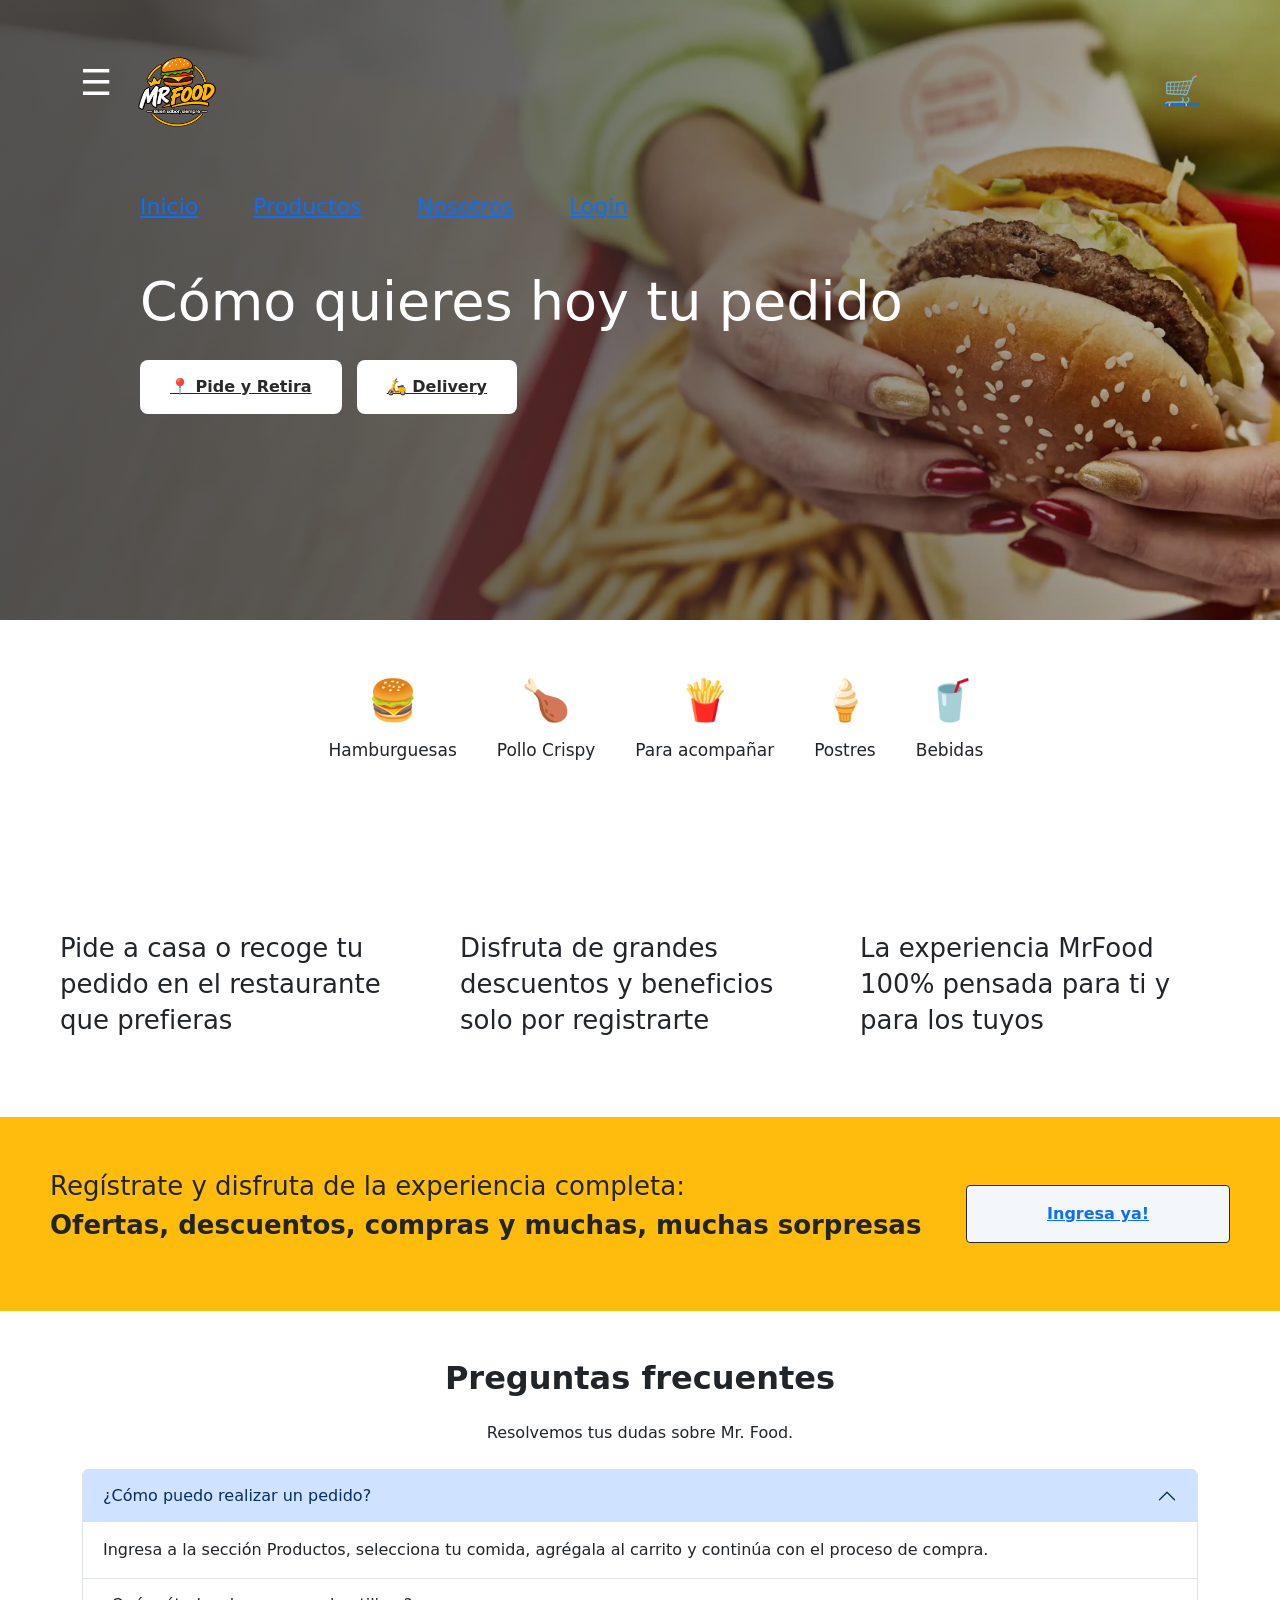
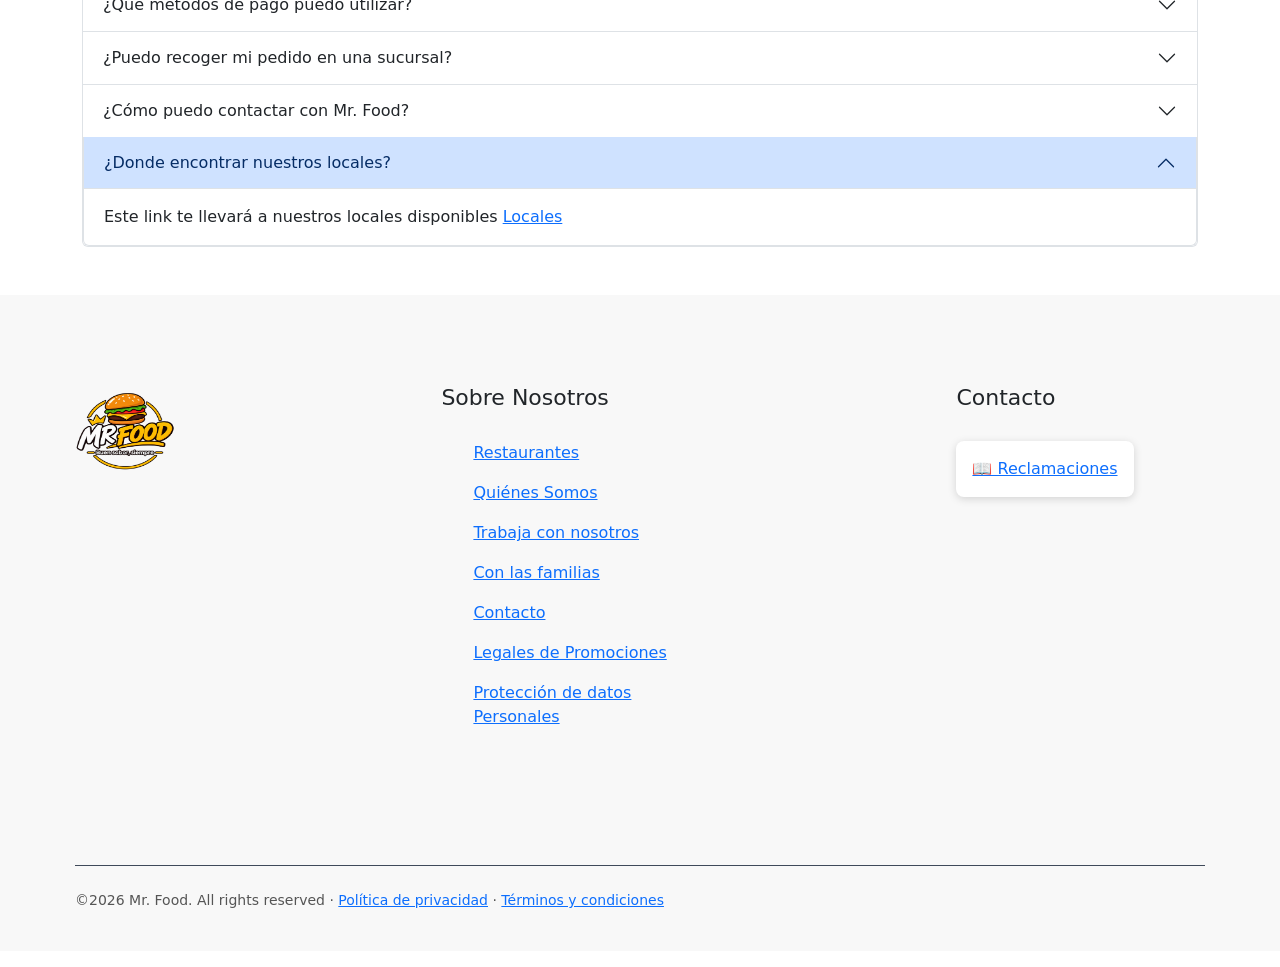
==== html/index.html @ 7eeb10c5 "añadiendo todo" ====
<!DOCTYPE html>
<html lang="es">
  <head>
    <meta charset="UTF-8" />
    <meta name="viewport" content="width=device-width, initial-scale=1" />
    <title>Tu hamburguesería favorita</title>
    <link rel="stylesheet" href="../css/style.css" />
    <link
      rel="stylesheet"
      href="https://code.jquery.com/ui/1.14.2/themes/base/jquery-ui.css"
    />
    <link rel="stylesheet" href="/resources/demos/style.css" />
    <script src="https://code.jquery.com/jquery-3.7.1.js"></script>
    <script src="https://code.jquery.com/ui/1.14.2/jquery-ui.js"></script>
    <link
  href="https://cdn.jsdelivr.net/npm/bootstrap@5.3.3/dist/css/bootstrap.min.css"
  rel="stylesheet"
>
  </head>
  <body>
    <!-- ========== 1. ENCABEZADO ========== -->
    <header>
      <div class="fila-superior">
        <div>
          <span class="menu">☰</span>
          <img src="../imgs/logo.png" class="logo" alt="Logo" />
        </div>
        <div class="acciones">
          <a href="carrito.html" class="icono-carrito" aria-label="Ver carrito"
            >🛒</a
          >
        </div>
      </div>

      <nav>
        <a href="index.html">Inicio</a>
        <a href="productos.html">Productos</a>
        <a href="nosotros.html">Nosotros</a>
        <a href="login.html">Login</a>
      </nav>
    </header>

    <!-- ========== 2. HERO (foto grande con título y botones) ========== -->
    <section class="hero">
      <h1>Cómo quieres hoy tu pedido</h1>
      <a href="#" class="boton-blanco">📍 Pide y Retira</a>
      <a href="#" class="boton-blanco">🛵 Delivery</a>
    </section>

    <!-- ========== 3. CATEGORÍAS ========== -->
    <section class="categorias">
      <ul>
        <li><span>🍔</span> Hamburguesas</li>
        <li><span>🍗</span> Pollo Crispy</li>
        <li><span>🍟</span> Para acompañar</li>
        <li><span>🍦</span> Postres</li>
        <li><span>🥤</span> Bebidas</li>
      </ul>
    </section>

    <!-- ========== 4. TRES COLUMNAS ========== -->
    <section class="beneficios">
      <div class="beneficio">
        <img
          src="https://thumbs.dreamstime.com/b/mujer-pidiendo-comida-en-l%C3%ADnea-desde-la-chica-del-sof%C3%A1-de-casa-haciendo-un-pedido-pizza-aplicaci%C3%B3n-pide-ni%C3%B1a-dibujos-animados-182670816.jpg"
          alt=""
        />
        <h2>Pide a casa o recoge tu pedido en el restaurante que prefieras</h2>
      </div>

      <div class="beneficio">
        <img
          src="https://encrypted-tbn0.gstatic.com/images?q=tbn:ANd9GcSg5Jj6u6ICaVIvxJs8hcydPJvAf4wuqHRrbfC8lJ3ErQ&s=10"
          alt=""
        />
        <h2>
          Disfruta de grandes descuentos y beneficios solo por registrarte
        </h2>
      </div>

      <div class="beneficio">
        <img
          src="https://thumbs.dreamstime.com/b/familia-feliz-comiendo-pizza-y-hamburguesa-juntos-estilo-de-ilustraci%C3%B3n-376254805.jpg"
          alt=""
        />
        <h2>La experiencia MrFood 100% pensada para ti y para los tuyos</h2>
      </div>
    </section>

    <!-- ========== 5. FRANJA AMARILLA ========== -->
    <section class="registro">
      <p>
        Regístrate y disfruta de la experiencia completa:<br />
        <strong>Ofertas, descuentos, compras y muchas, muchas sorpresas</strong>
      </p>
      <a href="#" class="boton-ingresa">Ingresa ya!</a>
    </section>
    <!-- ========== 6. FOOTER ========== -->
    
<!-- PREGUNTAS FRECUENTES -->
<section id="preguntas-frecuentes" class="container py-5">
  <h2 class="text-center fw-bold mb-4">
    Preguntas frecuentes
  </h2>

  <p class="text-center mb-4">
    Resolvemos tus dudas sobre Mr. Food.
  </p>

  <div class="accordion" id="acordeonPreguntas">

    <div class="accordion-item">
      <h3 class="accordion-header">
        <button class="accordion-button" type="button"
          data-bs-toggle="collapse"
          data-bs-target="#pregunta1"
          aria-expanded="true">
          ¿Cómo puedo realizar un pedido?
        </button>
      </h3>
      <div id="pregunta1"
        class="accordion-collapse collapse show"
        data-bs-parent="#acordeonPreguntas">
        <div class="accordion-body">
          Ingresa a la sección Productos, selecciona tu comida,
          agrégala al carrito y continúa con el proceso de compra.
        </div>
      </div>
    </div>

    <div class="accordion-item">
      <h3 class="accordion-header">
        <button class="accordion-button collapsed" type="button"
          data-bs-toggle="collapse"
          data-bs-target="#pregunta2"
          aria-expanded="false">
          ¿Qué métodos de pago puedo utilizar?
        </button>
      </h3>
      <div id="pregunta2"
        class="accordion-collapse collapse"
        data-bs-parent="#acordeonPreguntas">
        <div class="accordion-body">
          Puedes consultar los métodos de pago disponibles
          durante el proceso de compra.
        </div>
      </div>
    </div>

    <div class="accordion-item">
      <h3 class="accordion-header">
        <button class="accordion-button collapsed" type="button"
          data-bs-toggle="collapse"
          data-bs-target="#pregunta3"
          aria-expanded="false">
          ¿Puedo recoger mi pedido en una sucursal?
        </button>
      </h3>
      <div id="pregunta3"
        class="accordion-collapse collapse"
        data-bs-parent="#acordeonPreguntas">
        <div class="accordion-body">
          Puedes consultar las sucursales disponibles y verificar
          las opciones de recojo que ofrece el local.
        </div>
      </div>
    </div>

    <div class="accordion-item">
      <h3 class="accordion-header">
        <button class="accordion-button collapsed" type="button"
          data-bs-toggle="collapse"
          data-bs-target="#pregunta4"
          aria-expanded="false">
          ¿Cómo puedo contactar con Mr. Food?
        </button>
      </h3>
      <div id="pregunta4"
        class="accordion-collapse collapse"
        data-bs-parent="#acordeonPreguntas">
        <div class="accordion-body">
          Puedes consultar la información de contacto disponible
          en la página de inicio.
        </div>
      </div>

    <div class="accordion-item">
      <h3 class="accordion-header">
        <button class="accordion-button" type="button"
          data-bs-toggle="collapse"
          data-bs-target="#pregunta5"
          aria-expanded="true">
          ¿Donde encontrar nuestros locales?
        </button>
      </h3>
      <div id="pregunta5"
        class="accordion-collapse collapse show"
        data-bs-parent="#acordeonPreguntas">
        <div class="accordion-body">
        Este link te llevará a nuestros locales disponibles
        <a href="http://127.0.0.1:5500/proyectopgweb%20(1)/Diego%20Coronel%20Soto%20y%20Frank%20de%20la%20Cruz/tienda2_corregida/tienda/html/nosotros.html">Locales</a>
        </div>
      </div>
    </div>
    </div>

  </div>
</section>
    <footer>
      <div class="footer-columnas">
        <img src="../imgs/logo.png" class="logo-footer" alt="Logo" />

        <div class="columna">
          <h3>Sobre Nosotros</h3>
          <ul>
            <li><a href="#">Restaurantes</a></li>
            <li><a href="#">Quiénes Somos</a></li>
            <li><a href="#">Trabaja con nosotros</a></li>
            <li><a href="#">Con las familias</a></li>
            <li><a href="#">Contacto</a></li>
            <li><a href="#">Legales de Promociones</a></li>
            <li><a href="#">Protección de datos Personales</a></li>
          </ul>
        </div>

        <div class="columna">
          <h3>Contacto</h3>
          <a href="#" class="reclamaciones">📖 Reclamaciones</a>
        </div>
      </div>

      <p class="legal">
        ©2026 Mr. Food. All rights reserved ·
        <a href="#">Política de privacidad</a> ·
        <a href="#">Términos y condiciones</a>
      </p>
    </footer>
    <script type="module" src="../js/createDB.js"></script>
    <script src="https://code.jquery.com/jquery-3.7.1.min.js"></script>
    <script src="https://cdn.jsdelivr.net/npm/bootstrap@5.3.3/dist/js/bootstrap.bundle.min.js"></script>
  </body>
</html>
---- css/style.css ----
/* ==========================================================
0. ESTILOS GENERALES
   ========================================================== */

/* Quita los márgenes que el navegador pone por defecto y hace que
   el padding no agrande las cajas. Así los tamaños son más fáciles
   de calcular. Se escribe siempre al inicio. */
* {
  margin: 0;
  padding: 0;
  box-sizing: border-box;
}

body {
  font-family: Arial, sans-serif;
  color: #292929;
}

/* Los enlaces salen azules y subrayados por defecto.
   Aquí les decimos que usen el color de su contenedor y sin subrayado. */
a {
  color: inherit;
  text-decoration: none;
}

/* Las listas salen con puntos: los quitamos. */
ul {
  list-style: none;
}


/* Ícono del carrito + botón Entrar, uno al lado del otro */
.acciones {
  display: flex;
  align-items: center;
  gap: 25px;
}

.icono-carrito {
  font-size: 30px;
}


/* ==========================================================
1. ENCABEZADO
   ========================================================== */

/* "absolute" saca el header del flujo normal, así queda ENCIMA
   de la foto en lugar de empujarla hacia abajo. */
header {
  position: absolute;
  top: 0;
  left: 0;
  width: 100%;
  padding: 50px 80px;
  color: white;
}

/* flex + space-between: un elemento a la izquierda y otro a la derecha */
.fila-superior {
  display: flex;
  justify-content: space-between;
  align-items: center;
}

.menu {
  font-size: 36px;
  margin-right: 20px;
}

.logo {
  height: 80px;
  vertical-align: middle;
}

.boton-entrar {
  background: #FFBC0D;
  color: #292929;
  padding: 14px 70px;
  border-radius: 3px;
}

nav {
  margin-top: 60px;
  margin-left: 60px;
}

nav a {
  font-size: 22px;
  margin-right: 50px;
}


/* ==========================================================
2. HERO
   ========================================================== */

/* background-image acepta DOS fondos separados por coma:
1) un degradado negro (fuerte a la izquierda, casi transparente
      a la derecha) para que el texto blanco se lea
2) la foto
   El primero queda encima del segundo. */
.hero {
  height: 620px;
  padding: 270px 140px 0 140px;
  background-image:
    linear-gradient(to right, rgba(83, 83, 83, 0.75), rgba(0, 0, 0, 0.1)),
    url("../imgs/fondo.webp");
  background-size: cover;      /* la foto cubre todo sin deformarse */
  background-position: center;
  color: white;
}

.hero h1 {
  font-size: 54px;
  margin-bottom: 25px;
}

/* inline-block: se ponen uno al lado del otro y aceptan padding */
.boton-blanco {
  display: inline-block;
  background: white;
  color: #292929;
  font-weight: bold;
  padding: 15px 30px;
  border-radius: 8px;
  margin-right: 10px;
}


/* ==========================================================
   3. CATEGORÍAS
   ========================================================== */

.categorias {
  padding: 50px 40px;
}

/* flex-wrap: si no caben en una fila, pasan a la siguiente */
.categorias ul {
  display: flex;
  flex-wrap: wrap;
  justify-content: center;
  gap: 40px;
}

.categorias li {
  text-align: center;
  font-size: 17px;
}

/* El emoji ocupa su propia línea (block) y es más grande */
.categorias span {
  display: block;
  font-size: 40px;
  margin-bottom: 8px;
}


/* ==========================================================
   4. TRES COLUMNAS
   ========================================================== */

/* flex reparte las tres cajas en fila.
   Cada una mide 30% del ancho: 3 x 30% = 90%, el resto es espacio. */
.beneficios {
  display: flex;
  justify-content: space-around;
  padding: 70px 40px;
}

.beneficio {
  width: 30%;
}

/* width: 100% hace que la imagen se adapte al ancho de su columna */
.beneficio img {
  width: 100%;
  margin-bottom: 30px;
}

.beneficio h2 {
  font-size: 26px;
  line-height: 1.4;
}


/* ==========================================================
   5. FRANJA AMARILLA
   ========================================================== */

.registro {
  display: flex;
  justify-content: space-between;
  align-items: center;      /* centra verticalmente texto y botón */
  background: #FFBC0D;
  padding: 50px 50px;
  font-size: 26px;
  line-height: 1.5;
}

.boton-ingresa {
  background: #F3F6FA;
  border: 1px solid #292929;
  border-radius: 4px;
  padding: 16px 80px;
  font-size: 16px;
  font-weight: bold;
}


/* ==========================================================
   6. FOOTER
========================================================== */

footer {
  background: #F8F8F8;
  padding: 90px 75px 0 75px;
}

/* Cuatro bloques en fila: logo + 3 columnas */
.footer-columnas {
  display: flex;
  justify-content: space-between;
}

.logo-footer {
  height: 88px;
  width: 100px;
}

.columna {
  width: 22%;
}

.columna h3 {
  font-size: 22px;
  margin-bottom: 30px;
}

.columna li {
  margin-bottom: 16px;
}

.columna p {
  margin-top: 30px;
  margin-bottom: 10px;
  line-height: 1.3;
}

.reclamaciones {
  display: inline-block;
  background: white;
  padding: 16px;
  border-radius: 8px;
  box-shadow: 0 2px 8px rgba(0, 0, 0, 0.15);
}

.boton-negro {
  display: inline-block;
  background: black;
  color: white;
  padding: 8px 14px;
  border-radius: 5px;
  font-size: 14px;
  margin-right: 6px;
}

/* La línea de arriba separa el copyright del resto */
.legal {
  margin-top: 120px;
  padding: 24px 0 40px 0;
  border-top: 1px solid #3F4A5A;
  font-size: 14px;
  color: #555;
}


/* ==========================================================
   7. CELULAR (opcional: puedes borrar esto y la página
      seguirá funcionando en computadora)
   ========================================================== */

/* Estas reglas SOLO se aplican si la pantalla mide 800px o menos.
   Lo principal es cambiar las filas (flex) por columnas. */
@media (max-width: 800px) {

  header {
    padding: 20px;
  }

  .boton-entrar {
    padding: 12px 30px;
  }

  nav {
    margin-left: 0;
    margin-top: 25px;
  }

  nav a {
    font-size: 16px;
    margin-right: 20px;
  }

  .hero {
    padding: 160px 20px 0 20px;
  }

  .hero h1 {
    font-size: 34px;
  }

  .beneficios,
  .registro,
  .footer-columnas {
    flex-direction: column;   /* de fila a columna */
    gap: 40px;
  }

  .beneficio,
  .columna {
    width: 100%;
  }

  .registro,
  footer {
    padding-left: 20px;
    padding-right: 20px;
  }
}
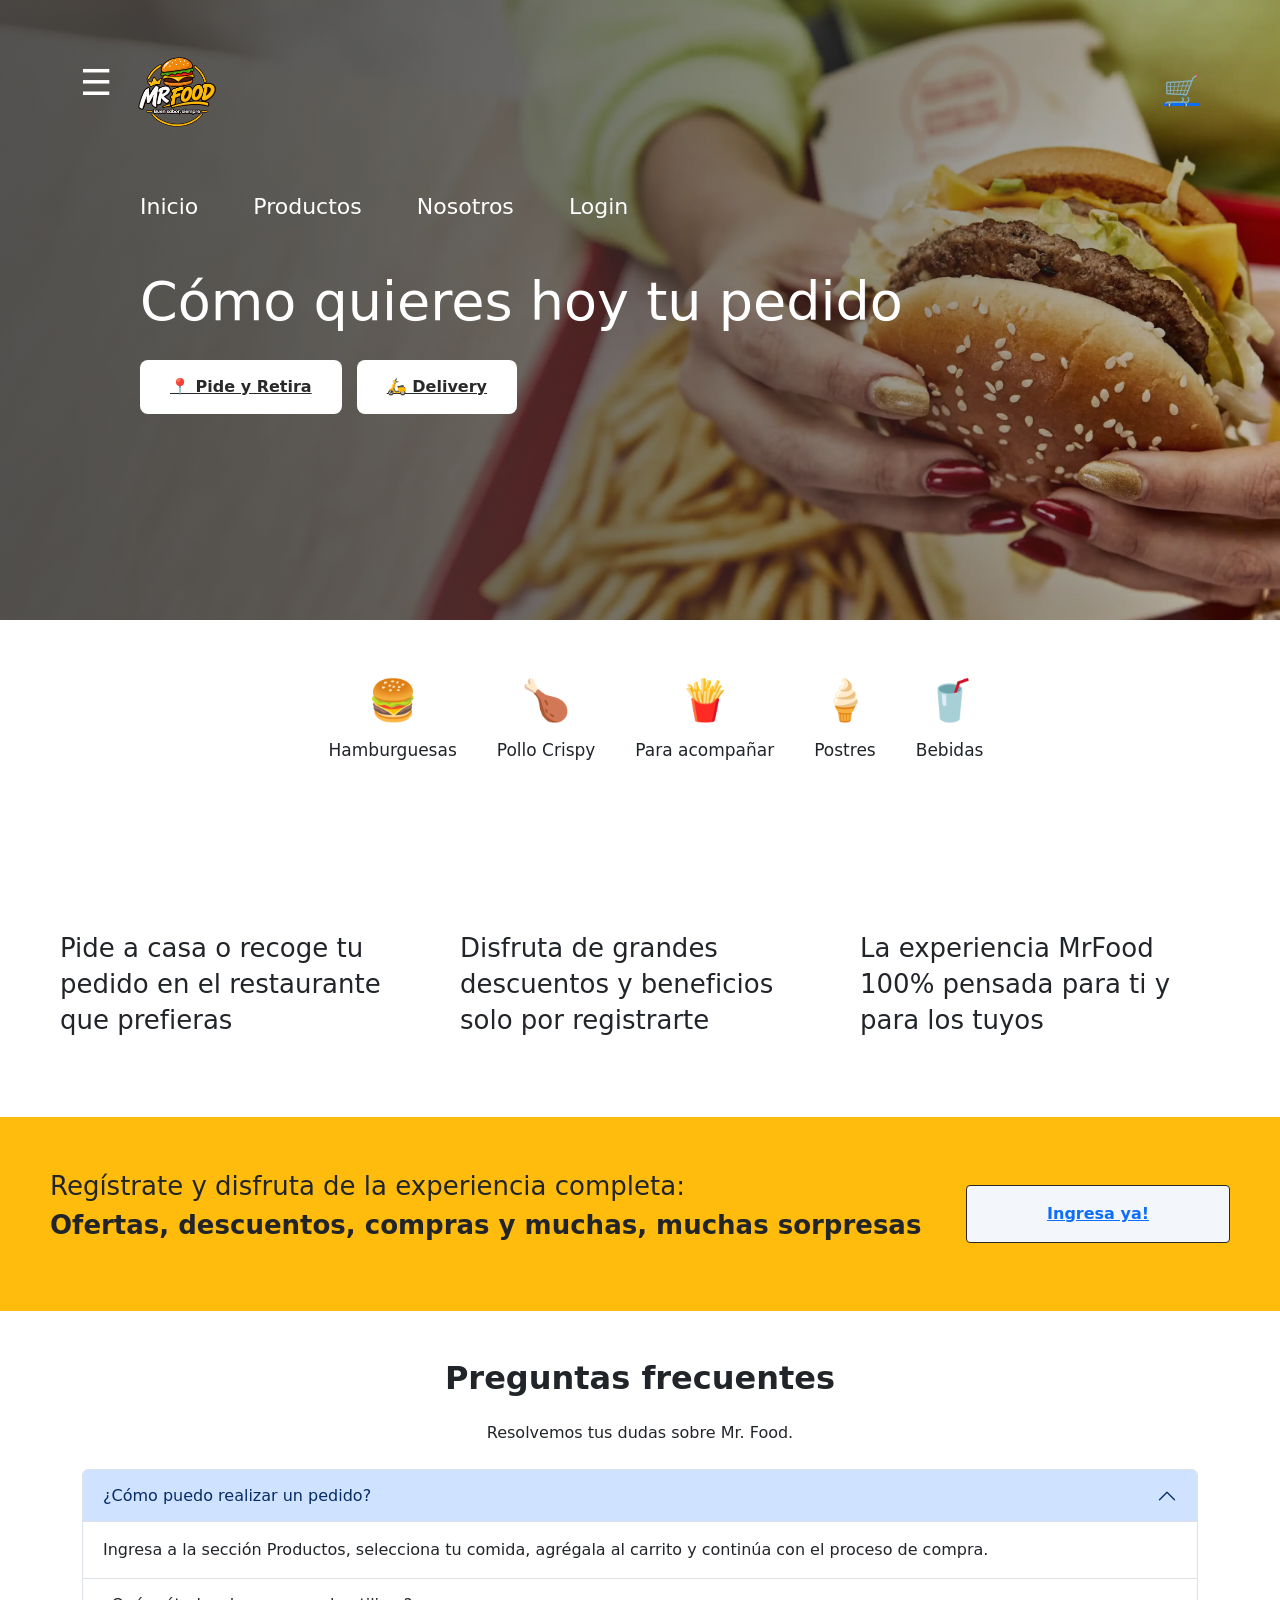
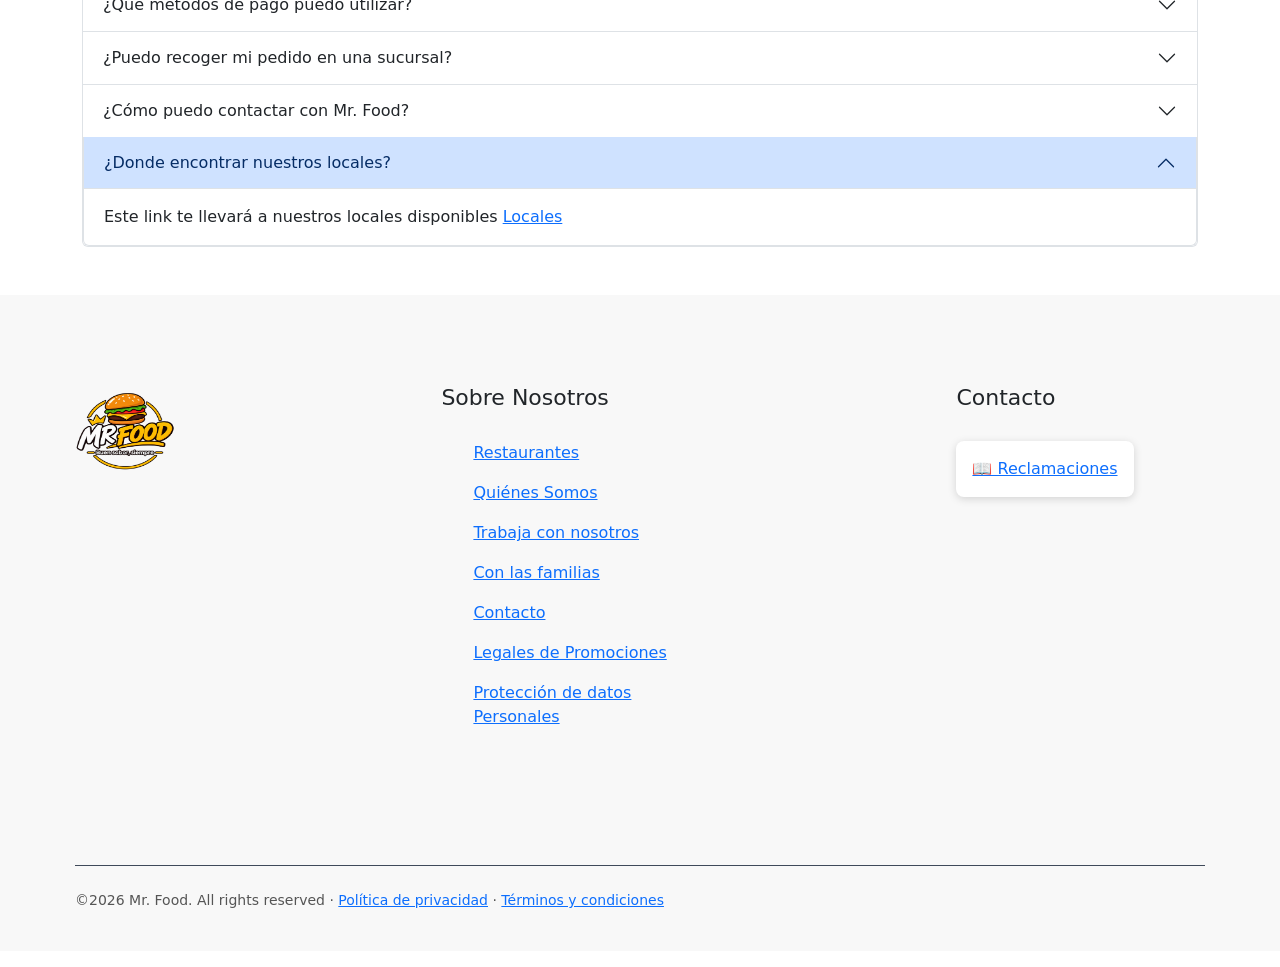
==== commit 8372bfd7: "Add files via upload" ====
--- a/html/index.html
+++ b/html/index.html
@@ -1,242 +1,242 @@
-<!DOCTYPE html>
-<html lang="es">
-  <head>
-    <meta charset="UTF-8" />
-    <meta name="viewport" content="width=device-width, initial-scale=1" />
-    <title>Tu hamburguesería favorita</title>
-    <link rel="stylesheet" href="../css/style.css" />
-    <link
-      rel="stylesheet"
-      href="https://code.jquery.com/ui/1.14.2/themes/base/jquery-ui.css"
-    />
-    <link rel="stylesheet" href="/resources/demos/style.css" />
-    <script src="https://code.jquery.com/jquery-3.7.1.js"></script>
-    <script src="https://code.jquery.com/ui/1.14.2/jquery-ui.js"></script>
-    <link
-  href="https://cdn.jsdelivr.net/npm/bootstrap@5.3.3/dist/css/bootstrap.min.css"
-  rel="stylesheet"
->
-  </head>
-  <body>
-    <!-- ========== 1. ENCABEZADO ========== -->
-    <header>
-      <div class="fila-superior">
-        <div>
-          <span class="menu">☰</span>
-          <img src="../imgs/logo.png" class="logo" alt="Logo" />
-        </div>
-        <div class="acciones">
-          <a href="carrito.html" class="icono-carrito" aria-label="Ver carrito"
-            >🛒</a
-          >
-        </div>
-      </div>
-
-      <nav>
-        <a href="index.html">Inicio</a>
-        <a href="productos.html">Productos</a>
-        <a href="nosotros.html">Nosotros</a>
-        <a href="login.html">Login</a>
-      </nav>
-    </header>
-
-    <!-- ========== 2. HERO (foto grande con título y botones) ========== -->
-    <section class="hero">
-      <h1>Cómo quieres hoy tu pedido</h1>
-      <a href="#" class="boton-blanco">📍 Pide y Retira</a>
-      <a href="#" class="boton-blanco">🛵 Delivery</a>
-    </section>
-
-    <!-- ========== 3. CATEGORÍAS ========== -->
-    <section class="categorias">
-      <ul>
-        <li><span>🍔</span> Hamburguesas</li>
-        <li><span>🍗</span> Pollo Crispy</li>
-        <li><span>🍟</span> Para acompañar</li>
-        <li><span>🍦</span> Postres</li>
-        <li><span>🥤</span> Bebidas</li>
-      </ul>
-    </section>
-
-    <!-- ========== 4. TRES COLUMNAS ========== -->
-    <section class="beneficios">
-      <div class="beneficio">
-        <img
-          src="https://thumbs.dreamstime.com/b/mujer-pidiendo-comida-en-l%C3%ADnea-desde-la-chica-del-sof%C3%A1-de-casa-haciendo-un-pedido-pizza-aplicaci%C3%B3n-pide-ni%C3%B1a-dibujos-animados-182670816.jpg"
-          alt=""
-        />
-        <h2>Pide a casa o recoge tu pedido en el restaurante que prefieras</h2>
-      </div>
-
-      <div class="beneficio">
-        <img
-          src="https://encrypted-tbn0.gstatic.com/images?q=tbn:ANd9GcSg5Jj6u6ICaVIvxJs8hcydPJvAf4wuqHRrbfC8lJ3ErQ&s=10"
-          alt=""
-        />
-        <h2>
-          Disfruta de grandes descuentos y beneficios solo por registrarte
-        </h2>
-      </div>
-
-      <div class="beneficio">
-        <img
-          src="https://thumbs.dreamstime.com/b/familia-feliz-comiendo-pizza-y-hamburguesa-juntos-estilo-de-ilustraci%C3%B3n-376254805.jpg"
-          alt=""
-        />
-        <h2>La experiencia MrFood 100% pensada para ti y para los tuyos</h2>
-      </div>
-    </section>
-
-    <!-- ========== 5. FRANJA AMARILLA ========== -->
-    <section class="registro">
-      <p>
-        Regístrate y disfruta de la experiencia completa:<br />
-        <strong>Ofertas, descuentos, compras y muchas, muchas sorpresas</strong>
-      </p>
-      <a href="#" class="boton-ingresa">Ingresa ya!</a>
-    </section>
-    <!-- ========== 6. FOOTER ========== -->
-    
-<!-- PREGUNTAS FRECUENTES -->
-<section id="preguntas-frecuentes" class="container py-5">
-  <h2 class="text-center fw-bold mb-4">
-    Preguntas frecuentes
-  </h2>
-
-  <p class="text-center mb-4">
-    Resolvemos tus dudas sobre Mr. Food.
-  </p>
-
-  <div class="accordion" id="acordeonPreguntas">
-
-    <div class="accordion-item">
-      <h3 class="accordion-header">
-        <button class="accordion-button" type="button"
-          data-bs-toggle="collapse"
-          data-bs-target="#pregunta1"
-          aria-expanded="true">
-          ¿Cómo puedo realizar un pedido?
-        </button>
-      </h3>
-      <div id="pregunta1"
-        class="accordion-collapse collapse show"
-        data-bs-parent="#acordeonPreguntas">
-        <div class="accordion-body">
-          Ingresa a la sección Productos, selecciona tu comida,
-          agrégala al carrito y continúa con el proceso de compra.
-        </div>
-      </div>
-    </div>
-
-    <div class="accordion-item">
-      <h3 class="accordion-header">
-        <button class="accordion-button collapsed" type="button"
-          data-bs-toggle="collapse"
-          data-bs-target="#pregunta2"
-          aria-expanded="false">
-          ¿Qué métodos de pago puedo utilizar?
-        </button>
-      </h3>
-      <div id="pregunta2"
-        class="accordion-collapse collapse"
-        data-bs-parent="#acordeonPreguntas">
-        <div class="accordion-body">
-          Puedes consultar los métodos de pago disponibles
-          durante el proceso de compra.
-        </div>
-      </div>
-    </div>
-
-    <div class="accordion-item">
-      <h3 class="accordion-header">
-        <button class="accordion-button collapsed" type="button"
-          data-bs-toggle="collapse"
-          data-bs-target="#pregunta3"
-          aria-expanded="false">
-          ¿Puedo recoger mi pedido en una sucursal?
-        </button>
-      </h3>
-      <div id="pregunta3"
-        class="accordion-collapse collapse"
-        data-bs-parent="#acordeonPreguntas">
-        <div class="accordion-body">
-          Puedes consultar las sucursales disponibles y verificar
-          las opciones de recojo que ofrece el local.
-        </div>
-      </div>
-    </div>
-
-    <div class="accordion-item">
-      <h3 class="accordion-header">
-        <button class="accordion-button collapsed" type="button"
-          data-bs-toggle="collapse"
-          data-bs-target="#pregunta4"
-          aria-expanded="false">
-          ¿Cómo puedo contactar con Mr. Food?
-        </button>
-      </h3>
-      <div id="pregunta4"
-        class="accordion-collapse collapse"
-        data-bs-parent="#acordeonPreguntas">
-        <div class="accordion-body">
-          Puedes consultar la información de contacto disponible
-          en la página de inicio.
-        </div>
-      </div>
-
-    <div class="accordion-item">
-      <h3 class="accordion-header">
-        <button class="accordion-button" type="button"
-          data-bs-toggle="collapse"
-          data-bs-target="#pregunta5"
-          aria-expanded="true">
-          ¿Donde encontrar nuestros locales?
-        </button>
-      </h3>
-      <div id="pregunta5"
-        class="accordion-collapse collapse show"
-        data-bs-parent="#acordeonPreguntas">
-        <div class="accordion-body">
-        Este link te llevará a nuestros locales disponibles
-        <a href="http://127.0.0.1:5500/proyectopgweb%20(1)/Diego%20Coronel%20Soto%20y%20Frank%20de%20la%20Cruz/tienda2_corregida/tienda/html/nosotros.html">Locales</a>
-        </div>
-      </div>
-    </div>
-    </div>
-
-  </div>
-</section>
-    <footer>
-      <div class="footer-columnas">
-        <img src="../imgs/logo.png" class="logo-footer" alt="Logo" />
-
-        <div class="columna">
-          <h3>Sobre Nosotros</h3>
-          <ul>
-            <li><a href="#">Restaurantes</a></li>
-            <li><a href="#">Quiénes Somos</a></li>
-            <li><a href="#">Trabaja con nosotros</a></li>
-            <li><a href="#">Con las familias</a></li>
-            <li><a href="#">Contacto</a></li>
-            <li><a href="#">Legales de Promociones</a></li>
-            <li><a href="#">Protección de datos Personales</a></li>
-          </ul>
-        </div>
-
-        <div class="columna">
-          <h3>Contacto</h3>
-          <a href="#" class="reclamaciones">📖 Reclamaciones</a>
-        </div>
-      </div>
-
-      <p class="legal">
-        ©2026 Mr. Food. All rights reserved ·
-        <a href="#">Política de privacidad</a> ·
-        <a href="#">Términos y condiciones</a>
-      </p>
-    </footer>
-    <script type="module" src="../js/createDB.js"></script>
-    <script src="https://code.jquery.com/jquery-3.7.1.min.js"></script>
-    <script src="https://cdn.jsdelivr.net/npm/bootstrap@5.3.3/dist/js/bootstrap.bundle.min.js"></script>
-  </body>
-</html>
+<!DOCTYPE html>
+<html lang="es">
+  <head>
+    <meta charset="UTF-8" />
+    <meta name="viewport" content="width=device-width, initial-scale=1" />
+    <title>Tu hamburguesería favorita</title>
+    <link rel="stylesheet" href="../css/style.css" />
+    <link
+      rel="stylesheet"
+      href="https://code.jquery.com/ui/1.14.2/themes/base/jquery-ui.css"
+    />
+    <link rel="stylesheet" href="/resources/demos/style.css" />
+    <script src="https://code.jquery.com/jquery-3.7.1.js"></script>
+    <script src="https://code.jquery.com/ui/1.14.2/jquery-ui.js"></script>
+    <link
+  href="https://cdn.jsdelivr.net/npm/bootstrap@5.3.3/dist/css/bootstrap.min.css"
+  rel="stylesheet"
+>
+  </head>
+  <body>
+    <!-- ========== 1. ENCABEZADO ========== -->
+    <header>
+      <div class="fila-superior">
+        <div>
+          <span class="menu">☰</span>
+          <img src="../imgs/logo.png" class="logo" alt="Logo" />
+        </div>
+        <div class="acciones">
+          <a href="carrito.html" class="icono-carrito" aria-label="Ver carrito"
+            >🛒</a
+          >
+        </div>
+      </div>
+
+      <nav>
+        <a href="index.html">Inicio</a>
+        <a href="productos.html">Productos</a>
+        <a href="nosotros.html">Nosotros</a>
+        <a href="login.html">Login</a>
+      </nav>
+    </header>
+
+    <!-- ========== 2. HERO (foto grande con título y botones) ========== -->
+    <section class="hero">
+      <h1>Cómo quieres hoy tu pedido</h1>
+      <a href="#" class="boton-blanco">📍 Pide y Retira</a>
+      <a href="#" class="boton-blanco">🛵 Delivery</a>
+    </section>
+
+    <!-- ========== 3. CATEGORÍAS ========== -->
+    <section class="categorias">
+      <ul>
+        <li><span>🍔</span> Hamburguesas</li>
+        <li><span>🍗</span> Pollo Crispy</li>
+        <li><span>🍟</span> Para acompañar</li>
+        <li><span>🍦</span> Postres</li>
+        <li><span>🥤</span> Bebidas</li>
+      </ul>
+    </section>
+
+    <!-- ========== 4. TRES COLUMNAS ========== -->
+    <section class="beneficios">
+      <div class="beneficio">
+        <img
+          src="https://thumbs.dreamstime.com/b/mujer-pidiendo-comida-en-l%C3%ADnea-desde-la-chica-del-sof%C3%A1-de-casa-haciendo-un-pedido-pizza-aplicaci%C3%B3n-pide-ni%C3%B1a-dibujos-animados-182670816.jpg"
+          alt=""
+        />
+        <h2>Pide a casa o recoge tu pedido en el restaurante que prefieras</h2>
+      </div>
+
+      <div class="beneficio">
+        <img
+          src="https://encrypted-tbn0.gstatic.com/images?q=tbn:ANd9GcSg5Jj6u6ICaVIvxJs8hcydPJvAf4wuqHRrbfC8lJ3ErQ&s=10"
+          alt=""
+        />
+        <h2>
+          Disfruta de grandes descuentos y beneficios solo por registrarte
+        </h2>
+      </div>
+
+      <div class="beneficio">
+        <img
+          src="https://thumbs.dreamstime.com/b/familia-feliz-comiendo-pizza-y-hamburguesa-juntos-estilo-de-ilustraci%C3%B3n-376254805.jpg"
+          alt=""
+        />
+        <h2>La experiencia MrFood 100% pensada para ti y para los tuyos</h2>
+      </div>
+    </section>
+
+    <!-- ========== 5. FRANJA AMARILLA ========== -->
+    <section class="registro">
+      <p>
+        Regístrate y disfruta de la experiencia completa:<br />
+        <strong>Ofertas, descuentos, compras y muchas, muchas sorpresas</strong>
+      </p>
+      <a href="#" class="boton-ingresa">Ingresa ya!</a>
+    </section>
+    <!-- ========== 6. FOOTER ========== -->
+    
+<!-- PREGUNTAS FRECUENTES -->
+<section id="preguntas-frecuentes" class="container py-5">
+  <h2 class="text-center fw-bold mb-4">
+    Preguntas frecuentes
+  </h2>
+
+  <p class="text-center mb-4">
+    Resolvemos tus dudas sobre Mr. Food.
+  </p>
+
+  <div class="accordion" id="acordeonPreguntas">
+
+    <div class="accordion-item">
+      <h3 class="accordion-header">
+        <button class="accordion-button" type="button"
+          data-bs-toggle="collapse"
+          data-bs-target="#pregunta1"
+          aria-expanded="true">
+          ¿Cómo puedo realizar un pedido?
+        </button>
+      </h3>
+      <div id="pregunta1"
+        class="accordion-collapse collapse show"
+        data-bs-parent="#acordeonPreguntas">
+        <div class="accordion-body">
+          Ingresa a la sección Productos, selecciona tu comida,
+          agrégala al carrito y continúa con el proceso de compra.
+        </div>
+      </div>
+    </div>
+
+    <div class="accordion-item">
+      <h3 class="accordion-header">
+        <button class="accordion-button collapsed" type="button"
+          data-bs-toggle="collapse"
+          data-bs-target="#pregunta2"
+          aria-expanded="false">
+          ¿Qué métodos de pago puedo utilizar?
+        </button>
+      </h3>
+      <div id="pregunta2"
+        class="accordion-collapse collapse"
+        data-bs-parent="#acordeonPreguntas">
+        <div class="accordion-body">
+          Puedes consultar los métodos de pago disponibles
+          durante el proceso de compra.
+        </div>
+      </div>
+    </div>
+
+    <div class="accordion-item">
+      <h3 class="accordion-header">
+        <button class="accordion-button collapsed" type="button"
+          data-bs-toggle="collapse"
+          data-bs-target="#pregunta3"
+          aria-expanded="false">
+          ¿Puedo recoger mi pedido en una sucursal?
+        </button>
+      </h3>
+      <div id="pregunta3"
+        class="accordion-collapse collapse"
+        data-bs-parent="#acordeonPreguntas">
+        <div class="accordion-body">
+          Puedes consultar las sucursales disponibles y verificar
+          las opciones de recojo que ofrece el local.
+        </div>
+      </div>
+    </div>
+
+    <div class="accordion-item">
+      <h3 class="accordion-header">
+        <button class="accordion-button collapsed" type="button"
+          data-bs-toggle="collapse"
+          data-bs-target="#pregunta4"
+          aria-expanded="false">
+          ¿Cómo puedo contactar con Mr. Food?
+        </button>
+      </h3>
+      <div id="pregunta4"
+        class="accordion-collapse collapse"
+        data-bs-parent="#acordeonPreguntas">
+        <div class="accordion-body">
+          Puedes consultar la información de contacto disponible
+          en la página de inicio.
+        </div>
+      </div>
+
+    <div class="accordion-item">
+      <h3 class="accordion-header">
+        <button class="accordion-button" type="button"
+          data-bs-toggle="collapse"
+          data-bs-target="#pregunta5"
+          aria-expanded="true">
+          ¿Donde encontrar nuestros locales?
+        </button>
+      </h3>
+      <div id="pregunta5"
+        class="accordion-collapse collapse show"
+        data-bs-parent="#acordeonPreguntas">
+        <div class="accordion-body">
+        Este link te llevará a nuestros locales disponibles
+        <a href="http://127.0.0.1:5500/proyectopgweb%20(1)/Diego%20Coronel%20Soto%20y%20Frank%20de%20la%20Cruz/tienda2_corregida/tienda/html/nosotros.html">Locales</a>
+        </div>
+      </div>
+    </div>
+    </div>
+
+  </div>
+</section>
+    <footer>
+      <div class="footer-columnas">
+        <img src="../imgs/logo.png" class="logo-footer" alt="Logo" />
+
+        <div class="columna">
+          <h3>Sobre Nosotros</h3>
+          <ul>
+            <li><a href="#">Restaurantes</a></li>
+            <li><a href="#">Quiénes Somos</a></li>
+            <li><a href="#">Trabaja con nosotros</a></li>
+            <li><a href="#">Con las familias</a></li>
+            <li><a href="#">Contacto</a></li>
+            <li><a href="#">Legales de Promociones</a></li>
+            <li><a href="#">Protección de datos Personales</a></li>
+          </ul>
+        </div>
+
+        <div class="columna">
+          <h3>Contacto</h3>
+          <a href="#" class="reclamaciones">📖 Reclamaciones</a>
+        </div>
+      </div>
+
+      <p class="legal">
+        ©2026 Mr. Food. All rights reserved ·
+        <a href="#">Política de privacidad</a> ·
+        <a href="#">Términos y condiciones</a>
+      </p>
+    </footer>
+    <script type="module" src="../js/createDB.js"></script>
+    <script src="https://code.jquery.com/jquery-3.7.1.min.js"></script>
+    <script src="https://cdn.jsdelivr.net/npm/bootstrap@5.3.3/dist/js/bootstrap.bundle.min.js"></script>
+  </body>
+</html>
--- a/css/style.css
+++ b/css/style.css
@@ -1,331 +1,335 @@
-/* ==========================================================
-0. ESTILOS GENERALES
-   ========================================================== */
-
-/* Quita los márgenes que el navegador pone por defecto y hace que
-   el padding no agrande las cajas. Así los tamaños son más fáciles
-   de calcular. Se escribe siempre al inicio. */
-* {
-  margin: 0;
-  padding: 0;
-  box-sizing: border-box;
-}
-
-body {
-  font-family: Arial, sans-serif;
-  color: #292929;
-}
-
-/* Los enlaces salen azules y subrayados por defecto.
-   Aquí les decimos que usen el color de su contenedor y sin subrayado. */
-a {
-  color: inherit;
-  text-decoration: none;
-}
-
-/* Las listas salen con puntos: los quitamos. */
-ul {
-  list-style: none;
-}
-
-
-/* Ícono del carrito + botón Entrar, uno al lado del otro */
-.acciones {
-  display: flex;
-  align-items: center;
-  gap: 25px;
-}
-
-.icono-carrito {
-  font-size: 30px;
-}
-
-
-/* ==========================================================
-1. ENCABEZADO
-   ========================================================== */
-
-/* "absolute" saca el header del flujo normal, así queda ENCIMA
-   de la foto en lugar de empujarla hacia abajo. */
-header {
-  position: absolute;
-  top: 0;
-  left: 0;
-  width: 100%;
-  padding: 50px 80px;
-  color: white;
-}
-
-/* flex + space-between: un elemento a la izquierda y otro a la derecha */
-.fila-superior {
-  display: flex;
-  justify-content: space-between;
-  align-items: center;
-}
-
-.menu {
-  font-size: 36px;
-  margin-right: 20px;
-}
-
-.logo {
-  height: 80px;
-  vertical-align: middle;
-}
-
-.boton-entrar {
-  background: #FFBC0D;
-  color: #292929;
-  padding: 14px 70px;
-  border-radius: 3px;
-}
-
-nav {
-  margin-top: 60px;
-  margin-left: 60px;
-}
-
-nav a {
-  font-size: 22px;
-  margin-right: 50px;
-}
-
-
-/* ==========================================================
-2. HERO
-   ========================================================== */
-
-/* background-image acepta DOS fondos separados por coma:
-1) un degradado negro (fuerte a la izquierda, casi transparente
-      a la derecha) para que el texto blanco se lea
-2) la foto
-   El primero queda encima del segundo. */
-.hero {
-  height: 620px;
-  padding: 270px 140px 0 140px;
-  background-image:
-    linear-gradient(to right, rgba(83, 83, 83, 0.75), rgba(0, 0, 0, 0.1)),
-    url("../imgs/fondo.webp");
-  background-size: cover;      /* la foto cubre todo sin deformarse */
-  background-position: center;
-  color: white;
-}
-
-.hero h1 {
-  font-size: 54px;
-  margin-bottom: 25px;
-}
-
-/* inline-block: se ponen uno al lado del otro y aceptan padding */
-.boton-blanco {
-  display: inline-block;
-  background: white;
-  color: #292929;
-  font-weight: bold;
-  padding: 15px 30px;
-  border-radius: 8px;
-  margin-right: 10px;
-}
-
-
-/* ==========================================================
-   3. CATEGORÍAS
-   ========================================================== */
-
-.categorias {
-  padding: 50px 40px;
-}
-
-/* flex-wrap: si no caben en una fila, pasan a la siguiente */
-.categorias ul {
-  display: flex;
-  flex-wrap: wrap;
-  justify-content: center;
-  gap: 40px;
-}
-
-.categorias li {
-  text-align: center;
-  font-size: 17px;
-}
-
-/* El emoji ocupa su propia línea (block) y es más grande */
-.categorias span {
-  display: block;
-  font-size: 40px;
-  margin-bottom: 8px;
-}
-
-
-/* ==========================================================
-   4. TRES COLUMNAS
-   ========================================================== */
-
-/* flex reparte las tres cajas en fila.
-   Cada una mide 30% del ancho: 3 x 30% = 90%, el resto es espacio. */
-.beneficios {
-  display: flex;
-  justify-content: space-around;
-  padding: 70px 40px;
-}
-
-.beneficio {
-  width: 30%;
-}
-
-/* width: 100% hace que la imagen se adapte al ancho de su columna */
-.beneficio img {
-  width: 100%;
-  margin-bottom: 30px;
-}
-
-.beneficio h2 {
-  font-size: 26px;
-  line-height: 1.4;
-}
-
-
-/* ==========================================================
-   5. FRANJA AMARILLA
-   ========================================================== */
-
-.registro {
-  display: flex;
-  justify-content: space-between;
-  align-items: center;      /* centra verticalmente texto y botón */
-  background: #FFBC0D;
-  padding: 50px 50px;
-  font-size: 26px;
-  line-height: 1.5;
-}
-
-.boton-ingresa {
-  background: #F3F6FA;
-  border: 1px solid #292929;
-  border-radius: 4px;
-  padding: 16px 80px;
-  font-size: 16px;
-  font-weight: bold;
-}
-
-
-/* ==========================================================
-   6. FOOTER
-========================================================== */
-
-footer {
-  background: #F8F8F8;
-  padding: 90px 75px 0 75px;
-}
-
-/* Cuatro bloques en fila: logo + 3 columnas */
-.footer-columnas {
-  display: flex;
-  justify-content: space-between;
-}
-
-.logo-footer {
-  height: 88px;
-  width: 100px;
-}
-
-.columna {
-  width: 22%;
-}
-
-.columna h3 {
-  font-size: 22px;
-  margin-bottom: 30px;
-}
-
-.columna li {
-  margin-bottom: 16px;
-}
-
-.columna p {
-  margin-top: 30px;
-  margin-bottom: 10px;
-  line-height: 1.3;
-}
-
-.reclamaciones {
-  display: inline-block;
-  background: white;
-  padding: 16px;
-  border-radius: 8px;
-  box-shadow: 0 2px 8px rgba(0, 0, 0, 0.15);
-}
-
-.boton-negro {
-  display: inline-block;
-  background: black;
-  color: white;
-  padding: 8px 14px;
-  border-radius: 5px;
-  font-size: 14px;
-  margin-right: 6px;
-}
-
-/* La línea de arriba separa el copyright del resto */
-.legal {
-  margin-top: 120px;
-  padding: 24px 0 40px 0;
-  border-top: 1px solid #3F4A5A;
-  font-size: 14px;
-  color: #555;
-}
-
-
-/* ==========================================================
-   7. CELULAR (opcional: puedes borrar esto y la página
-      seguirá funcionando en computadora)
-   ========================================================== */
-
-/* Estas reglas SOLO se aplican si la pantalla mide 800px o menos.
-   Lo principal es cambiar las filas (flex) por columnas. */
-@media (max-width: 800px) {
-
-  header {
-    padding: 20px;
-  }
-
-  .boton-entrar {
-    padding: 12px 30px;
-  }
-
-  nav {
-    margin-left: 0;
-    margin-top: 25px;
-  }
-
-  nav a {
-    font-size: 16px;
-    margin-right: 20px;
-  }
-
-  .hero {
-    padding: 160px 20px 0 20px;
-  }
-
-  .hero h1 {
-    font-size: 34px;
-  }
-
-  .beneficios,
-  .registro,
-  .footer-columnas {
-    flex-direction: column;   /* de fila a columna */
-    gap: 40px;
-  }
-
-  .beneficio,
-  .columna {
-    width: 100%;
-  }
-
-  .registro,
-  footer {
-    padding-left: 20px;
-    padding-right: 20px;
-  }
-}+/* ==========================================================
+0. ESTILOS GENERALES
+   ========================================================== */
+
+/* Quita los márgenes que el navegador pone por defecto y hace que
+   el padding no agrande las cajas. Así los tamaños son más fáciles
+   de calcular. Se escribe siempre al inicio. */
+* {
+  margin: 0;
+  padding: 0;
+  box-sizing: border-box;
+}
+
+body {
+  font-family: Arial, sans-serif;
+  color: #292929;
+}
+
+/* Los enlaces salen azules y subrayados por defecto.
+   Aquí les decimos que usen el color de su contenedor y sin subrayado. */
+a {
+  color: inherit;
+  text-decoration: none;
+}
+
+/* Las listas salen con puntos: los quitamos. */
+ul {
+  list-style: none;
+}
+
+
+/* Ícono del carrito + botón Entrar, uno al lado del otro */
+.acciones {
+  display: flex;
+  align-items: center;
+  gap: 25px;
+}
+
+.icono-carrito {
+  font-size: 30px;
+}
+
+
+/* ==========================================================
+1. ENCABEZADO
+   ========================================================== */
+
+/* "absolute" saca el header del flujo normal, así queda ENCIMA
+   de la foto en lugar de empujarla hacia abajo. */
+header {
+  position: absolute;
+  top: 0;
+  left: 0;
+  width: 100%;
+  padding: 50px 80px;
+  color: white;
+}
+
+/* flex + space-between: un elemento a la izquierda y otro a la derecha */
+.fila-superior {
+  display: flex;
+  justify-content: space-between;
+  align-items: center;
+}
+
+.menu {
+  font-size: 36px;
+  margin-right: 20px;
+}
+
+.logo {
+  height: 80px;
+  vertical-align: middle;
+}
+
+.boton-entrar {
+  background: #FFBC0D;
+  color: #292929;
+  padding: 14px 70px;
+  border-radius: 3px;
+}
+
+nav {
+  margin-top: 60px;
+  margin-left: 60px;
+}
+
+nav a {
+  font-size: 22px;
+  margin-right: 50px;
+}
+
+
+/* ==========================================================
+2. HERO
+   ========================================================== */
+
+/* background-image acepta DOS fondos separados por coma:
+1) un degradado negro (fuerte a la izquierda, casi transparente
+      a la derecha) para que el texto blanco se lea
+2) la foto
+   El primero queda encima del segundo. */
+.hero {
+  height: 620px;
+  padding: 270px 140px 0 140px;
+  background-image:
+    linear-gradient(to right, rgba(83, 83, 83, 0.75), rgba(0, 0, 0, 0.1)),
+    url("../imgs/fondo.webp");
+  background-size: cover;      /* la foto cubre todo sin deformarse */
+  background-position: center;
+  color: white;
+}
+
+.hero h1 {
+  font-size: 54px;
+  margin-bottom: 25px;
+}
+
+/* inline-block: se ponen uno al lado del otro y aceptan padding */
+.boton-blanco {
+  display: inline-block;
+  background: white;
+  color: #292929;
+  font-weight: bold;
+  padding: 15px 30px;
+  border-radius: 8px;
+  margin-right: 10px;
+}
+
+
+/* ==========================================================
+   3. CATEGORÍAS
+   ========================================================== */
+
+.categorias {
+  padding: 50px 40px;
+}
+
+/* flex-wrap: si no caben en una fila, pasan a la siguiente */
+.categorias ul {
+  display: flex;
+  flex-wrap: wrap;
+  justify-content: center;
+  gap: 40px;
+}
+
+.categorias li {
+  text-align: center;
+  font-size: 17px;
+}
+
+/* El emoji ocupa su propia línea (block) y es más grande */
+.categorias span {
+  display: block;
+  font-size: 40px;
+  margin-bottom: 8px;
+}
+
+
+/* ==========================================================
+   4. TRES COLUMNAS
+   ========================================================== */
+
+/* flex reparte las tres cajas en fila.
+   Cada una mide 30% del ancho: 3 x 30% = 90%, el resto es espacio. */
+.beneficios {
+  display: flex;
+  justify-content: space-around;
+  padding: 70px 40px;
+}
+
+.beneficio {
+  width: 30%;
+}
+
+/* width: 100% hace que la imagen se adapte al ancho de su columna */
+.beneficio img {
+  width: 100%;
+  margin-bottom: 30px;
+}
+
+.beneficio h2 {
+  font-size: 26px;
+  line-height: 1.4;
+}
+
+
+/* ==========================================================
+   5. FRANJA AMARILLA
+   ========================================================== */
+
+.registro {
+  display: flex;
+  justify-content: space-between;
+  align-items: center;      /* centra verticalmente texto y botón */
+  background: #FFBC0D;
+  padding: 50px 50px;
+  font-size: 26px;
+  line-height: 1.5;
+}
+
+.boton-ingresa {
+  background: #F3F6FA;
+  border: 1px solid #292929;
+  border-radius: 4px;
+  padding: 16px 80px;
+  font-size: 16px;
+  font-weight: bold;
+}
+
+
+/* ==========================================================
+   6. FOOTER
+========================================================== */
+
+footer {
+  background: #F8F8F8;
+  padding: 90px 75px 0 75px;
+}
+
+/* Cuatro bloques en fila: logo + 3 columnas */
+.footer-columnas {
+  display: flex;
+  justify-content: space-between;
+}
+
+.logo-footer {
+  height: 88px;
+  width: 100px;
+}
+
+.columna {
+  width: 22%;
+}
+
+.columna h3 {
+  font-size: 22px;
+  margin-bottom: 30px;
+}
+
+.columna li {
+  margin-bottom: 16px;
+}
+
+.columna p {
+  margin-top: 30px;
+  margin-bottom: 10px;
+  line-height: 1.3;
+}
+
+.reclamaciones {
+  display: inline-block;
+  background: white;
+  padding: 16px;
+  border-radius: 8px;
+  box-shadow: 0 2px 8px rgba(0, 0, 0, 0.15);
+}
+
+.boton-negro {
+  display: inline-block;
+  background: black;
+  color: white;
+  padding: 8px 14px;
+  border-radius: 5px;
+  font-size: 14px;
+  margin-right: 6px;
+}
+
+/* La línea de arriba separa el copyright del resto */
+.legal {
+  margin-top: 120px;
+  padding: 24px 0 40px 0;
+  border-top: 1px solid #3F4A5A;
+  font-size: 14px;
+  color: #555;
+}
+
+
+/* ==========================================================
+   7. CELULAR (opcional: puedes borrar esto y la página
+      seguirá funcionando en computadora)
+   ========================================================== */
+
+/* Estas reglas SOLO se aplican si la pantalla mide 800px o menos.
+   Lo principal es cambiar las filas (flex) por columnas. */
+@media (max-width: 800px) {
+
+  header {
+    padding: 20px;
+  }
+
+  .boton-entrar {
+    padding: 12px 30px;
+  }
+
+  nav {
+    margin-left: 0;
+    margin-top: 25px;
+  }
+
+  nav a {
+    font-size: 16px;
+    margin-right: 20px;
+  }
+
+  .hero {
+    padding: 160px 20px 0 20px;
+  }
+
+  .hero h1 {
+    font-size: 34px;
+  }
+
+  .beneficios,
+  .registro,
+  .footer-columnas {
+    flex-direction: column;   /* de fila a columna */
+    gap: 40px;
+  }
+
+  .beneficio,
+  .columna {
+    width: 100%;
+  }
+
+  .registro,
+  footer {
+    padding-left: 20px;
+    padding-right: 20px;
+  }
+}
+header nav a {
+  color: #fff !important;
+  text-decoration: none;
+}
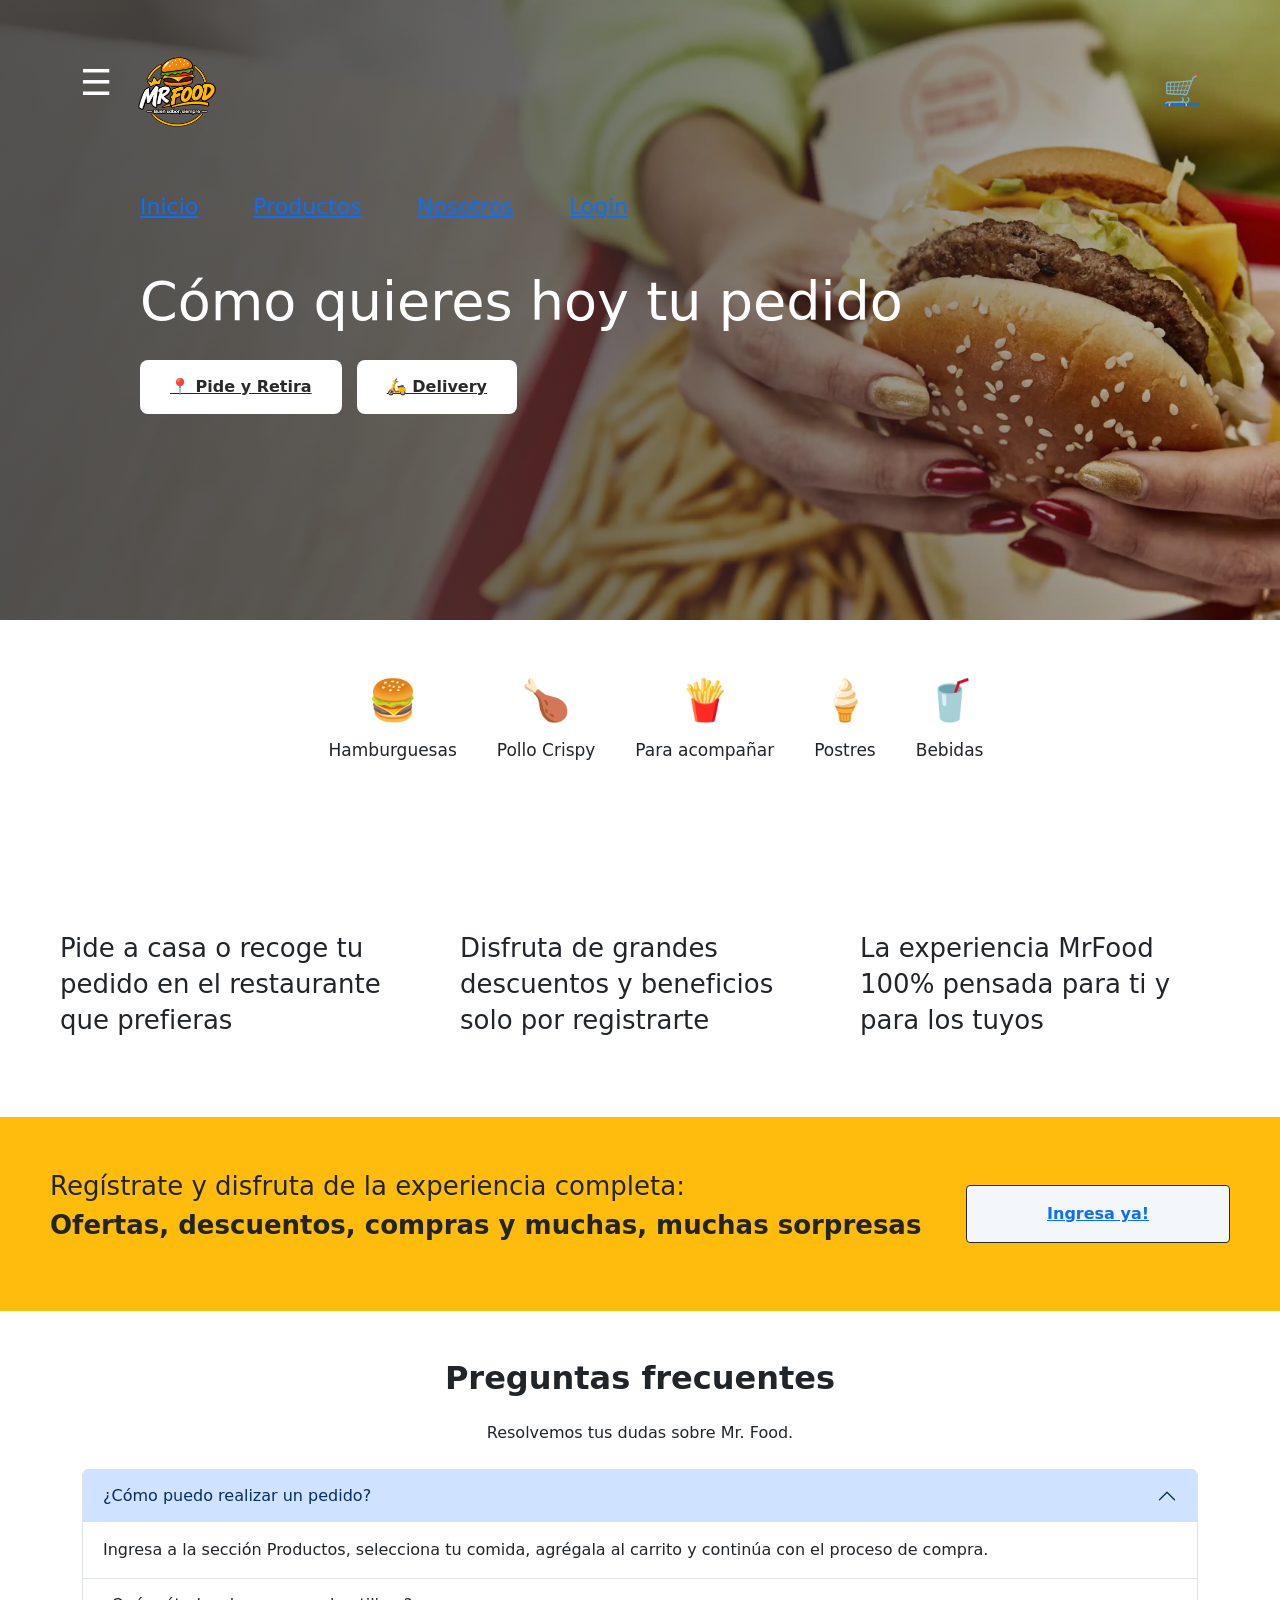
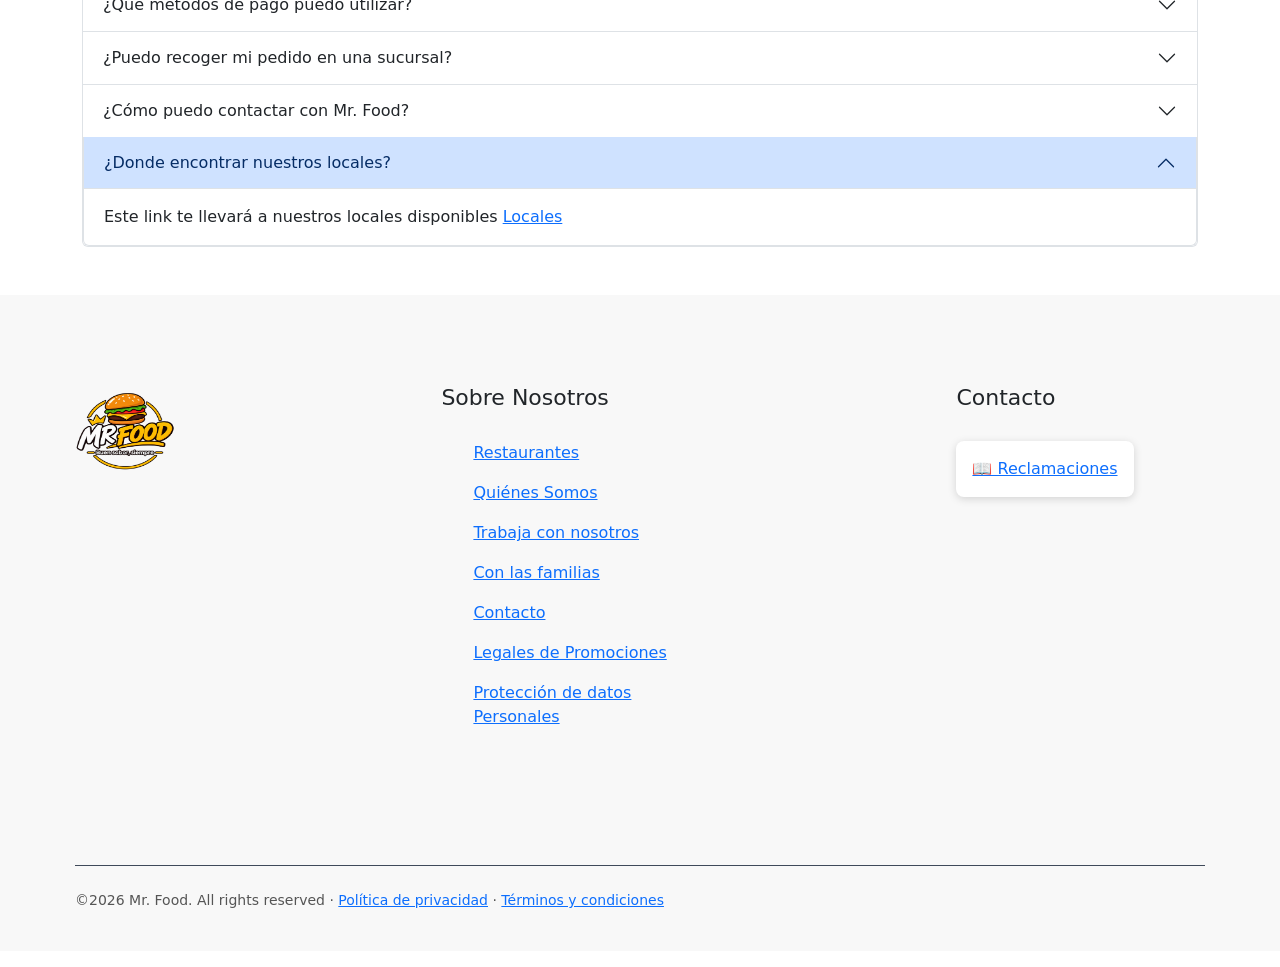
==== commit 433138e0: "Revert "Mrfood"" ====
--- a/html/index.html
+++ b/html/index.html
@@ -1,242 +1,242 @@
-<!DOCTYPE html>
-<html lang="es">
-  <head>
-    <meta charset="UTF-8" />
-    <meta name="viewport" content="width=device-width, initial-scale=1" />
-    <title>Tu hamburguesería favorita</title>
-    <link rel="stylesheet" href="../css/style.css" />
-    <link
-      rel="stylesheet"
-      href="https://code.jquery.com/ui/1.14.2/themes/base/jquery-ui.css"
-    />
-    <link rel="stylesheet" href="/resources/demos/style.css" />
-    <script src="https://code.jquery.com/jquery-3.7.1.js"></script>
-    <script src="https://code.jquery.com/ui/1.14.2/jquery-ui.js"></script>
-    <link
-  href="https://cdn.jsdelivr.net/npm/bootstrap@5.3.3/dist/css/bootstrap.min.css"
-  rel="stylesheet"
->
-  </head>
-  <body>
-    <!-- ========== 1. ENCABEZADO ========== -->
-    <header>
-      <div class="fila-superior">
-        <div>
-          <span class="menu">☰</span>
-          <img src="../imgs/logo.png" class="logo" alt="Logo" />
-        </div>
-        <div class="acciones">
-          <a href="carrito.html" class="icono-carrito" aria-label="Ver carrito"
-            >🛒</a
-          >
-        </div>
-      </div>
-
-      <nav>
-        <a href="index.html">Inicio</a>
-        <a href="productos.html">Productos</a>
-        <a href="nosotros.html">Nosotros</a>
-        <a href="login.html">Login</a>
-      </nav>
-    </header>
-
-    <!-- ========== 2. HERO (foto grande con título y botones) ========== -->
-    <section class="hero">
-      <h1>Cómo quieres hoy tu pedido</h1>
-      <a href="#" class="boton-blanco">📍 Pide y Retira</a>
-      <a href="#" class="boton-blanco">🛵 Delivery</a>
-    </section>
-
-    <!-- ========== 3. CATEGORÍAS ========== -->
-    <section class="categorias">
-      <ul>
-        <li><span>🍔</span> Hamburguesas</li>
-        <li><span>🍗</span> Pollo Crispy</li>
-        <li><span>🍟</span> Para acompañar</li>
-        <li><span>🍦</span> Postres</li>
-        <li><span>🥤</span> Bebidas</li>
-      </ul>
-    </section>
-
-    <!-- ========== 4. TRES COLUMNAS ========== -->
-    <section class="beneficios">
-      <div class="beneficio">
-        <img
-          src="https://thumbs.dreamstime.com/b/mujer-pidiendo-comida-en-l%C3%ADnea-desde-la-chica-del-sof%C3%A1-de-casa-haciendo-un-pedido-pizza-aplicaci%C3%B3n-pide-ni%C3%B1a-dibujos-animados-182670816.jpg"
-          alt=""
-        />
-        <h2>Pide a casa o recoge tu pedido en el restaurante que prefieras</h2>
-      </div>
-
-      <div class="beneficio">
-        <img
-          src="https://encrypted-tbn0.gstatic.com/images?q=tbn:ANd9GcSg5Jj6u6ICaVIvxJs8hcydPJvAf4wuqHRrbfC8lJ3ErQ&s=10"
-          alt=""
-        />
-        <h2>
-          Disfruta de grandes descuentos y beneficios solo por registrarte
-        </h2>
-      </div>
-
-      <div class="beneficio">
-        <img
-          src="https://thumbs.dreamstime.com/b/familia-feliz-comiendo-pizza-y-hamburguesa-juntos-estilo-de-ilustraci%C3%B3n-376254805.jpg"
-          alt=""
-        />
-        <h2>La experiencia MrFood 100% pensada para ti y para los tuyos</h2>
-      </div>
-    </section>
-
-    <!-- ========== 5. FRANJA AMARILLA ========== -->
-    <section class="registro">
-      <p>
-        Regístrate y disfruta de la experiencia completa:<br />
-        <strong>Ofertas, descuentos, compras y muchas, muchas sorpresas</strong>
-      </p>
-      <a href="#" class="boton-ingresa">Ingresa ya!</a>
-    </section>
-    <!-- ========== 6. FOOTER ========== -->
-    
-<!-- PREGUNTAS FRECUENTES -->
-<section id="preguntas-frecuentes" class="container py-5">
-  <h2 class="text-center fw-bold mb-4">
-    Preguntas frecuentes
-  </h2>
-
-  <p class="text-center mb-4">
-    Resolvemos tus dudas sobre Mr. Food.
-  </p>
-
-  <div class="accordion" id="acordeonPreguntas">
-
-    <div class="accordion-item">
-      <h3 class="accordion-header">
-        <button class="accordion-button" type="button"
-          data-bs-toggle="collapse"
-          data-bs-target="#pregunta1"
-          aria-expanded="true">
-          ¿Cómo puedo realizar un pedido?
-        </button>
-      </h3>
-      <div id="pregunta1"
-        class="accordion-collapse collapse show"
-        data-bs-parent="#acordeonPreguntas">
-        <div class="accordion-body">
-          Ingresa a la sección Productos, selecciona tu comida,
-          agrégala al carrito y continúa con el proceso de compra.
-        </div>
-      </div>
-    </div>
-
-    <div class="accordion-item">
-      <h3 class="accordion-header">
-        <button class="accordion-button collapsed" type="button"
-          data-bs-toggle="collapse"
-          data-bs-target="#pregunta2"
-          aria-expanded="false">
-          ¿Qué métodos de pago puedo utilizar?
-        </button>
-      </h3>
-      <div id="pregunta2"
-        class="accordion-collapse collapse"
-        data-bs-parent="#acordeonPreguntas">
-        <div class="accordion-body">
-          Puedes consultar los métodos de pago disponibles
-          durante el proceso de compra.
-        </div>
-      </div>
-    </div>
-
-    <div class="accordion-item">
-      <h3 class="accordion-header">
-        <button class="accordion-button collapsed" type="button"
-          data-bs-toggle="collapse"
-          data-bs-target="#pregunta3"
-          aria-expanded="false">
-          ¿Puedo recoger mi pedido en una sucursal?
-        </button>
-      </h3>
-      <div id="pregunta3"
-        class="accordion-collapse collapse"
-        data-bs-parent="#acordeonPreguntas">
-        <div class="accordion-body">
-          Puedes consultar las sucursales disponibles y verificar
-          las opciones de recojo que ofrece el local.
-        </div>
-      </div>
-    </div>
-
-    <div class="accordion-item">
-      <h3 class="accordion-header">
-        <button class="accordion-button collapsed" type="button"
-          data-bs-toggle="collapse"
-          data-bs-target="#pregunta4"
-          aria-expanded="false">
-          ¿Cómo puedo contactar con Mr. Food?
-        </button>
-      </h3>
-      <div id="pregunta4"
-        class="accordion-collapse collapse"
-        data-bs-parent="#acordeonPreguntas">
-        <div class="accordion-body">
-          Puedes consultar la información de contacto disponible
-          en la página de inicio.
-        </div>
-      </div>
-
-    <div class="accordion-item">
-      <h3 class="accordion-header">
-        <button class="accordion-button" type="button"
-          data-bs-toggle="collapse"
-          data-bs-target="#pregunta5"
-          aria-expanded="true">
-          ¿Donde encontrar nuestros locales?
-        </button>
-      </h3>
-      <div id="pregunta5"
-        class="accordion-collapse collapse show"
-        data-bs-parent="#acordeonPreguntas">
-        <div class="accordion-body">
-        Este link te llevará a nuestros locales disponibles
-        <a href="http://127.0.0.1:5500/proyectopgweb%20(1)/Diego%20Coronel%20Soto%20y%20Frank%20de%20la%20Cruz/tienda2_corregida/tienda/html/nosotros.html">Locales</a>
-        </div>
-      </div>
-    </div>
-    </div>
-
-  </div>
-</section>
-    <footer>
-      <div class="footer-columnas">
-        <img src="../imgs/logo.png" class="logo-footer" alt="Logo" />
-
-        <div class="columna">
-          <h3>Sobre Nosotros</h3>
-          <ul>
-            <li><a href="#">Restaurantes</a></li>
-            <li><a href="#">Quiénes Somos</a></li>
-            <li><a href="#">Trabaja con nosotros</a></li>
-            <li><a href="#">Con las familias</a></li>
-            <li><a href="#">Contacto</a></li>
-            <li><a href="#">Legales de Promociones</a></li>
-            <li><a href="#">Protección de datos Personales</a></li>
-          </ul>
-        </div>
-
-        <div class="columna">
-          <h3>Contacto</h3>
-          <a href="#" class="reclamaciones">📖 Reclamaciones</a>
-        </div>
-      </div>
-
-      <p class="legal">
-        ©2026 Mr. Food. All rights reserved ·
-        <a href="#">Política de privacidad</a> ·
-        <a href="#">Términos y condiciones</a>
-      </p>
-    </footer>
-    <script type="module" src="../js/createDB.js"></script>
-    <script src="https://code.jquery.com/jquery-3.7.1.min.js"></script>
-    <script src="https://cdn.jsdelivr.net/npm/bootstrap@5.3.3/dist/js/bootstrap.bundle.min.js"></script>
-  </body>
-</html>
+<!DOCTYPE html>
+<html lang="es">
+  <head>
+    <meta charset="UTF-8" />
+    <meta name="viewport" content="width=device-width, initial-scale=1" />
+    <title>Tu hamburguesería favorita</title>
+    <link rel="stylesheet" href="../css/style.css" />
+    <link
+      rel="stylesheet"
+      href="https://code.jquery.com/ui/1.14.2/themes/base/jquery-ui.css"
+    />
+    <link rel="stylesheet" href="/resources/demos/style.css" />
+    <script src="https://code.jquery.com/jquery-3.7.1.js"></script>
+    <script src="https://code.jquery.com/ui/1.14.2/jquery-ui.js"></script>
+    <link
+  href="https://cdn.jsdelivr.net/npm/bootstrap@5.3.3/dist/css/bootstrap.min.css"
+  rel="stylesheet"
+>
+  </head>
+  <body>
+    <!-- ========== 1. ENCABEZADO ========== -->
+    <header>
+      <div class="fila-superior">
+        <div>
+          <span class="menu">☰</span>
+          <img src="../imgs/logo.png" class="logo" alt="Logo" />
+        </div>
+        <div class="acciones">
+          <a href="carrito.html" class="icono-carrito" aria-label="Ver carrito"
+            >🛒</a
+          >
+        </div>
+      </div>
+
+      <nav>
+        <a href="index.html">Inicio</a>
+        <a href="productos.html">Productos</a>
+        <a href="nosotros.html">Nosotros</a>
+        <a href="login.html">Login</a>
+      </nav>
+    </header>
+
+    <!-- ========== 2. HERO (foto grande con título y botones) ========== -->
+    <section class="hero">
+      <h1>Cómo quieres hoy tu pedido</h1>
+      <a href="#" class="boton-blanco">📍 Pide y Retira</a>
+      <a href="#" class="boton-blanco">🛵 Delivery</a>
+    </section>
+
+    <!-- ========== 3. CATEGORÍAS ========== -->
+    <section class="categorias">
+      <ul>
+        <li><span>🍔</span> Hamburguesas</li>
+        <li><span>🍗</span> Pollo Crispy</li>
+        <li><span>🍟</span> Para acompañar</li>
+        <li><span>🍦</span> Postres</li>
+        <li><span>🥤</span> Bebidas</li>
+      </ul>
+    </section>
+
+    <!-- ========== 4. TRES COLUMNAS ========== -->
+    <section class="beneficios">
+      <div class="beneficio">
+        <img
+          src="https://thumbs.dreamstime.com/b/mujer-pidiendo-comida-en-l%C3%ADnea-desde-la-chica-del-sof%C3%A1-de-casa-haciendo-un-pedido-pizza-aplicaci%C3%B3n-pide-ni%C3%B1a-dibujos-animados-182670816.jpg"
+          alt=""
+        />
+        <h2>Pide a casa o recoge tu pedido en el restaurante que prefieras</h2>
+      </div>
+
+      <div class="beneficio">
+        <img
+          src="https://encrypted-tbn0.gstatic.com/images?q=tbn:ANd9GcSg5Jj6u6ICaVIvxJs8hcydPJvAf4wuqHRrbfC8lJ3ErQ&s=10"
+          alt=""
+        />
+        <h2>
+          Disfruta de grandes descuentos y beneficios solo por registrarte
+        </h2>
+      </div>
+
+      <div class="beneficio">
+        <img
+          src="https://thumbs.dreamstime.com/b/familia-feliz-comiendo-pizza-y-hamburguesa-juntos-estilo-de-ilustraci%C3%B3n-376254805.jpg"
+          alt=""
+        />
+        <h2>La experiencia MrFood 100% pensada para ti y para los tuyos</h2>
+      </div>
+    </section>
+
+    <!-- ========== 5. FRANJA AMARILLA ========== -->
+    <section class="registro">
+      <p>
+        Regístrate y disfruta de la experiencia completa:<br />
+        <strong>Ofertas, descuentos, compras y muchas, muchas sorpresas</strong>
+      </p>
+      <a href="#" class="boton-ingresa">Ingresa ya!</a>
+    </section>
+    <!-- ========== 6. FOOTER ========== -->
+    
+<!-- PREGUNTAS FRECUENTES -->
+<section id="preguntas-frecuentes" class="container py-5">
+  <h2 class="text-center fw-bold mb-4">
+    Preguntas frecuentes
+  </h2>
+
+  <p class="text-center mb-4">
+    Resolvemos tus dudas sobre Mr. Food.
+  </p>
+
+  <div class="accordion" id="acordeonPreguntas">
+
+    <div class="accordion-item">
+      <h3 class="accordion-header">
+        <button class="accordion-button" type="button"
+          data-bs-toggle="collapse"
+          data-bs-target="#pregunta1"
+          aria-expanded="true">
+          ¿Cómo puedo realizar un pedido?
+        </button>
+      </h3>
+      <div id="pregunta1"
+        class="accordion-collapse collapse show"
+        data-bs-parent="#acordeonPreguntas">
+        <div class="accordion-body">
+          Ingresa a la sección Productos, selecciona tu comida,
+          agrégala al carrito y continúa con el proceso de compra.
+        </div>
+      </div>
+    </div>
+
+    <div class="accordion-item">
+      <h3 class="accordion-header">
+        <button class="accordion-button collapsed" type="button"
+          data-bs-toggle="collapse"
+          data-bs-target="#pregunta2"
+          aria-expanded="false">
+          ¿Qué métodos de pago puedo utilizar?
+        </button>
+      </h3>
+      <div id="pregunta2"
+        class="accordion-collapse collapse"
+        data-bs-parent="#acordeonPreguntas">
+        <div class="accordion-body">
+          Puedes consultar los métodos de pago disponibles
+          durante el proceso de compra.
+        </div>
+      </div>
+    </div>
+
+    <div class="accordion-item">
+      <h3 class="accordion-header">
+        <button class="accordion-button collapsed" type="button"
+          data-bs-toggle="collapse"
+          data-bs-target="#pregunta3"
+          aria-expanded="false">
+          ¿Puedo recoger mi pedido en una sucursal?
+        </button>
+      </h3>
+      <div id="pregunta3"
+        class="accordion-collapse collapse"
+        data-bs-parent="#acordeonPreguntas">
+        <div class="accordion-body">
+          Puedes consultar las sucursales disponibles y verificar
+          las opciones de recojo que ofrece el local.
+        </div>
+      </div>
+    </div>
+
+    <div class="accordion-item">
+      <h3 class="accordion-header">
+        <button class="accordion-button collapsed" type="button"
+          data-bs-toggle="collapse"
+          data-bs-target="#pregunta4"
+          aria-expanded="false">
+          ¿Cómo puedo contactar con Mr. Food?
+        </button>
+      </h3>
+      <div id="pregunta4"
+        class="accordion-collapse collapse"
+        data-bs-parent="#acordeonPreguntas">
+        <div class="accordion-body">
+          Puedes consultar la información de contacto disponible
+          en la página de inicio.
+        </div>
+      </div>
+
+    <div class="accordion-item">
+      <h3 class="accordion-header">
+        <button class="accordion-button" type="button"
+          data-bs-toggle="collapse"
+          data-bs-target="#pregunta5"
+          aria-expanded="true">
+          ¿Donde encontrar nuestros locales?
+        </button>
+      </h3>
+      <div id="pregunta5"
+        class="accordion-collapse collapse show"
+        data-bs-parent="#acordeonPreguntas">
+        <div class="accordion-body">
+        Este link te llevará a nuestros locales disponibles
+        <a href="http://127.0.0.1:5500/proyectopgweb%20(1)/Diego%20Coronel%20Soto%20y%20Frank%20de%20la%20Cruz/tienda2_corregida/tienda/html/nosotros.html">Locales</a>
+        </div>
+      </div>
+    </div>
+    </div>
+
+  </div>
+</section>
+    <footer>
+      <div class="footer-columnas">
+        <img src="../imgs/logo.png" class="logo-footer" alt="Logo" />
+
+        <div class="columna">
+          <h3>Sobre Nosotros</h3>
+          <ul>
+            <li><a href="#">Restaurantes</a></li>
+            <li><a href="#">Quiénes Somos</a></li>
+            <li><a href="#">Trabaja con nosotros</a></li>
+            <li><a href="#">Con las familias</a></li>
+            <li><a href="#">Contacto</a></li>
+            <li><a href="#">Legales de Promociones</a></li>
+            <li><a href="#">Protección de datos Personales</a></li>
+          </ul>
+        </div>
+
+        <div class="columna">
+          <h3>Contacto</h3>
+          <a href="#" class="reclamaciones">📖 Reclamaciones</a>
+        </div>
+      </div>
+
+      <p class="legal">
+        ©2026 Mr. Food. All rights reserved ·
+        <a href="#">Política de privacidad</a> ·
+        <a href="#">Términos y condiciones</a>
+      </p>
+    </footer>
+    <script type="module" src="../js/createDB.js"></script>
+    <script src="https://code.jquery.com/jquery-3.7.1.min.js"></script>
+    <script src="https://cdn.jsdelivr.net/npm/bootstrap@5.3.3/dist/js/bootstrap.bundle.min.js"></script>
+  </body>
+</html>
--- a/css/style.css
+++ b/css/style.css
@@ -1,335 +1,331 @@
-/* ==========================================================
-0. ESTILOS GENERALES
-   ========================================================== */
-
-/* Quita los márgenes que el navegador pone por defecto y hace que
-   el padding no agrande las cajas. Así los tamaños son más fáciles
-   de calcular. Se escribe siempre al inicio. */
-* {
-  margin: 0;
-  padding: 0;
-  box-sizing: border-box;
-}
-
-body {
-  font-family: Arial, sans-serif;
-  color: #292929;
-}
-
-/* Los enlaces salen azules y subrayados por defecto.
-   Aquí les decimos que usen el color de su contenedor y sin subrayado. */
-a {
-  color: inherit;
-  text-decoration: none;
-}
-
-/* Las listas salen con puntos: los quitamos. */
-ul {
-  list-style: none;
-}
-
-
-/* Ícono del carrito + botón Entrar, uno al lado del otro */
-.acciones {
-  display: flex;
-  align-items: center;
-  gap: 25px;
-}
-
-.icono-carrito {
-  font-size: 30px;
-}
-
-
-/* ==========================================================
-1. ENCABEZADO
-   ========================================================== */
-
-/* "absolute" saca el header del flujo normal, así queda ENCIMA
-   de la foto en lugar de empujarla hacia abajo. */
-header {
-  position: absolute;
-  top: 0;
-  left: 0;
-  width: 100%;
-  padding: 50px 80px;
-  color: white;
-}
-
-/* flex + space-between: un elemento a la izquierda y otro a la derecha */
-.fila-superior {
-  display: flex;
-  justify-content: space-between;
-  align-items: center;
-}
-
-.menu {
-  font-size: 36px;
-  margin-right: 20px;
-}
-
-.logo {
-  height: 80px;
-  vertical-align: middle;
-}
-
-.boton-entrar {
-  background: #FFBC0D;
-  color: #292929;
-  padding: 14px 70px;
-  border-radius: 3px;
-}
-
-nav {
-  margin-top: 60px;
-  margin-left: 60px;
-}
-
-nav a {
-  font-size: 22px;
-  margin-right: 50px;
-}
-
-
-/* ==========================================================
-2. HERO
-   ========================================================== */
-
-/* background-image acepta DOS fondos separados por coma:
-1) un degradado negro (fuerte a la izquierda, casi transparente
-      a la derecha) para que el texto blanco se lea
-2) la foto
-   El primero queda encima del segundo. */
-.hero {
-  height: 620px;
-  padding: 270px 140px 0 140px;
-  background-image:
-    linear-gradient(to right, rgba(83, 83, 83, 0.75), rgba(0, 0, 0, 0.1)),
-    url("../imgs/fondo.webp");
-  background-size: cover;      /* la foto cubre todo sin deformarse */
-  background-position: center;
-  color: white;
-}
-
-.hero h1 {
-  font-size: 54px;
-  margin-bottom: 25px;
-}
-
-/* inline-block: se ponen uno al lado del otro y aceptan padding */
-.boton-blanco {
-  display: inline-block;
-  background: white;
-  color: #292929;
-  font-weight: bold;
-  padding: 15px 30px;
-  border-radius: 8px;
-  margin-right: 10px;
-}
-
-
-/* ==========================================================
-   3. CATEGORÍAS
-   ========================================================== */
-
-.categorias {
-  padding: 50px 40px;
-}
-
-/* flex-wrap: si no caben en una fila, pasan a la siguiente */
-.categorias ul {
-  display: flex;
-  flex-wrap: wrap;
-  justify-content: center;
-  gap: 40px;
-}
-
-.categorias li {
-  text-align: center;
-  font-size: 17px;
-}
-
-/* El emoji ocupa su propia línea (block) y es más grande */
-.categorias span {
-  display: block;
-  font-size: 40px;
-  margin-bottom: 8px;
-}
-
-
-/* ==========================================================
-   4. TRES COLUMNAS
-   ========================================================== */
-
-/* flex reparte las tres cajas en fila.
-   Cada una mide 30% del ancho: 3 x 30% = 90%, el resto es espacio. */
-.beneficios {
-  display: flex;
-  justify-content: space-around;
-  padding: 70px 40px;
-}
-
-.beneficio {
-  width: 30%;
-}
-
-/* width: 100% hace que la imagen se adapte al ancho de su columna */
-.beneficio img {
-  width: 100%;
-  margin-bottom: 30px;
-}
-
-.beneficio h2 {
-  font-size: 26px;
-  line-height: 1.4;
-}
-
-
-/* ==========================================================
-   5. FRANJA AMARILLA
-   ========================================================== */
-
-.registro {
-  display: flex;
-  justify-content: space-between;
-  align-items: center;      /* centra verticalmente texto y botón */
-  background: #FFBC0D;
-  padding: 50px 50px;
-  font-size: 26px;
-  line-height: 1.5;
-}
-
-.boton-ingresa {
-  background: #F3F6FA;
-  border: 1px solid #292929;
-  border-radius: 4px;
-  padding: 16px 80px;
-  font-size: 16px;
-  font-weight: bold;
-}
-
-
-/* ==========================================================
-   6. FOOTER
-========================================================== */
-
-footer {
-  background: #F8F8F8;
-  padding: 90px 75px 0 75px;
-}
-
-/* Cuatro bloques en fila: logo + 3 columnas */
-.footer-columnas {
-  display: flex;
-  justify-content: space-between;
-}
-
-.logo-footer {
-  height: 88px;
-  width: 100px;
-}
-
-.columna {
-  width: 22%;
-}
-
-.columna h3 {
-  font-size: 22px;
-  margin-bottom: 30px;
-}
-
-.columna li {
-  margin-bottom: 16px;
-}
-
-.columna p {
-  margin-top: 30px;
-  margin-bottom: 10px;
-  line-height: 1.3;
-}
-
-.reclamaciones {
-  display: inline-block;
-  background: white;
-  padding: 16px;
-  border-radius: 8px;
-  box-shadow: 0 2px 8px rgba(0, 0, 0, 0.15);
-}
-
-.boton-negro {
-  display: inline-block;
-  background: black;
-  color: white;
-  padding: 8px 14px;
-  border-radius: 5px;
-  font-size: 14px;
-  margin-right: 6px;
-}
-
-/* La línea de arriba separa el copyright del resto */
-.legal {
-  margin-top: 120px;
-  padding: 24px 0 40px 0;
-  border-top: 1px solid #3F4A5A;
-  font-size: 14px;
-  color: #555;
-}
-
-
-/* ==========================================================
-   7. CELULAR (opcional: puedes borrar esto y la página
-      seguirá funcionando en computadora)
-   ========================================================== */
-
-/* Estas reglas SOLO se aplican si la pantalla mide 800px o menos.
-   Lo principal es cambiar las filas (flex) por columnas. */
-@media (max-width: 800px) {
-
-  header {
-    padding: 20px;
-  }
-
-  .boton-entrar {
-    padding: 12px 30px;
-  }
-
-  nav {
-    margin-left: 0;
-    margin-top: 25px;
-  }
-
-  nav a {
-    font-size: 16px;
-    margin-right: 20px;
-  }
-
-  .hero {
-    padding: 160px 20px 0 20px;
-  }
-
-  .hero h1 {
-    font-size: 34px;
-  }
-
-  .beneficios,
-  .registro,
-  .footer-columnas {
-    flex-direction: column;   /* de fila a columna */
-    gap: 40px;
-  }
-
-  .beneficio,
-  .columna {
-    width: 100%;
-  }
-
-  .registro,
-  footer {
-    padding-left: 20px;
-    padding-right: 20px;
-  }
-}
-header nav a {
-  color: #fff !important;
-  text-decoration: none;
-}
+/* ==========================================================
+0. ESTILOS GENERALES
+   ========================================================== */
+
+/* Quita los márgenes que el navegador pone por defecto y hace que
+   el padding no agrande las cajas. Así los tamaños son más fáciles
+   de calcular. Se escribe siempre al inicio. */
+* {
+  margin: 0;
+  padding: 0;
+  box-sizing: border-box;
+}
+
+body {
+  font-family: Arial, sans-serif;
+  color: #292929;
+}
+
+/* Los enlaces salen azules y subrayados por defecto.
+   Aquí les decimos que usen el color de su contenedor y sin subrayado. */
+a {
+  color: inherit;
+  text-decoration: none;
+}
+
+/* Las listas salen con puntos: los quitamos. */
+ul {
+  list-style: none;
+}
+
+
+/* Ícono del carrito + botón Entrar, uno al lado del otro */
+.acciones {
+  display: flex;
+  align-items: center;
+  gap: 25px;
+}
+
+.icono-carrito {
+  font-size: 30px;
+}
+
+
+/* ==========================================================
+1. ENCABEZADO
+   ========================================================== */
+
+/* "absolute" saca el header del flujo normal, así queda ENCIMA
+   de la foto en lugar de empujarla hacia abajo. */
+header {
+  position: absolute;
+  top: 0;
+  left: 0;
+  width: 100%;
+  padding: 50px 80px;
+  color: white;
+}
+
+/* flex + space-between: un elemento a la izquierda y otro a la derecha */
+.fila-superior {
+  display: flex;
+  justify-content: space-between;
+  align-items: center;
+}
+
+.menu {
+  font-size: 36px;
+  margin-right: 20px;
+}
+
+.logo {
+  height: 80px;
+  vertical-align: middle;
+}
+
+.boton-entrar {
+  background: #FFBC0D;
+  color: #292929;
+  padding: 14px 70px;
+  border-radius: 3px;
+}
+
+nav {
+  margin-top: 60px;
+  margin-left: 60px;
+}
+
+nav a {
+  font-size: 22px;
+  margin-right: 50px;
+}
+
+
+/* ==========================================================
+2. HERO
+   ========================================================== */
+
+/* background-image acepta DOS fondos separados por coma:
+1) un degradado negro (fuerte a la izquierda, casi transparente
+      a la derecha) para que el texto blanco se lea
+2) la foto
+   El primero queda encima del segundo. */
+.hero {
+  height: 620px;
+  padding: 270px 140px 0 140px;
+  background-image:
+    linear-gradient(to right, rgba(83, 83, 83, 0.75), rgba(0, 0, 0, 0.1)),
+    url("../imgs/fondo.webp");
+  background-size: cover;      /* la foto cubre todo sin deformarse */
+  background-position: center;
+  color: white;
+}
+
+.hero h1 {
+  font-size: 54px;
+  margin-bottom: 25px;
+}
+
+/* inline-block: se ponen uno al lado del otro y aceptan padding */
+.boton-blanco {
+  display: inline-block;
+  background: white;
+  color: #292929;
+  font-weight: bold;
+  padding: 15px 30px;
+  border-radius: 8px;
+  margin-right: 10px;
+}
+
+
+/* ==========================================================
+   3. CATEGORÍAS
+   ========================================================== */
+
+.categorias {
+  padding: 50px 40px;
+}
+
+/* flex-wrap: si no caben en una fila, pasan a la siguiente */
+.categorias ul {
+  display: flex;
+  flex-wrap: wrap;
+  justify-content: center;
+  gap: 40px;
+}
+
+.categorias li {
+  text-align: center;
+  font-size: 17px;
+}
+
+/* El emoji ocupa su propia línea (block) y es más grande */
+.categorias span {
+  display: block;
+  font-size: 40px;
+  margin-bottom: 8px;
+}
+
+
+/* ==========================================================
+   4. TRES COLUMNAS
+   ========================================================== */
+
+/* flex reparte las tres cajas en fila.
+   Cada una mide 30% del ancho: 3 x 30% = 90%, el resto es espacio. */
+.beneficios {
+  display: flex;
+  justify-content: space-around;
+  padding: 70px 40px;
+}
+
+.beneficio {
+  width: 30%;
+}
+
+/* width: 100% hace que la imagen se adapte al ancho de su columna */
+.beneficio img {
+  width: 100%;
+  margin-bottom: 30px;
+}
+
+.beneficio h2 {
+  font-size: 26px;
+  line-height: 1.4;
+}
+
+
+/* ==========================================================
+   5. FRANJA AMARILLA
+   ========================================================== */
+
+.registro {
+  display: flex;
+  justify-content: space-between;
+  align-items: center;      /* centra verticalmente texto y botón */
+  background: #FFBC0D;
+  padding: 50px 50px;
+  font-size: 26px;
+  line-height: 1.5;
+}
+
+.boton-ingresa {
+  background: #F3F6FA;
+  border: 1px solid #292929;
+  border-radius: 4px;
+  padding: 16px 80px;
+  font-size: 16px;
+  font-weight: bold;
+}
+
+
+/* ==========================================================
+   6. FOOTER
+========================================================== */
+
+footer {
+  background: #F8F8F8;
+  padding: 90px 75px 0 75px;
+}
+
+/* Cuatro bloques en fila: logo + 3 columnas */
+.footer-columnas {
+  display: flex;
+  justify-content: space-between;
+}
+
+.logo-footer {
+  height: 88px;
+  width: 100px;
+}
+
+.columna {
+  width: 22%;
+}
+
+.columna h3 {
+  font-size: 22px;
+  margin-bottom: 30px;
+}
+
+.columna li {
+  margin-bottom: 16px;
+}
+
+.columna p {
+  margin-top: 30px;
+  margin-bottom: 10px;
+  line-height: 1.3;
+}
+
+.reclamaciones {
+  display: inline-block;
+  background: white;
+  padding: 16px;
+  border-radius: 8px;
+  box-shadow: 0 2px 8px rgba(0, 0, 0, 0.15);
+}
+
+.boton-negro {
+  display: inline-block;
+  background: black;
+  color: white;
+  padding: 8px 14px;
+  border-radius: 5px;
+  font-size: 14px;
+  margin-right: 6px;
+}
+
+/* La línea de arriba separa el copyright del resto */
+.legal {
+  margin-top: 120px;
+  padding: 24px 0 40px 0;
+  border-top: 1px solid #3F4A5A;
+  font-size: 14px;
+  color: #555;
+}
+
+
+/* ==========================================================
+   7. CELULAR (opcional: puedes borrar esto y la página
+      seguirá funcionando en computadora)
+   ========================================================== */
+
+/* Estas reglas SOLO se aplican si la pantalla mide 800px o menos.
+   Lo principal es cambiar las filas (flex) por columnas. */
+@media (max-width: 800px) {
+
+  header {
+    padding: 20px;
+  }
+
+  .boton-entrar {
+    padding: 12px 30px;
+  }
+
+  nav {
+    margin-left: 0;
+    margin-top: 25px;
+  }
+
+  nav a {
+    font-size: 16px;
+    margin-right: 20px;
+  }
+
+  .hero {
+    padding: 160px 20px 0 20px;
+  }
+
+  .hero h1 {
+    font-size: 34px;
+  }
+
+  .beneficios,
+  .registro,
+  .footer-columnas {
+    flex-direction: column;   /* de fila a columna */
+    gap: 40px;
+  }
+
+  .beneficio,
+  .columna {
+    width: 100%;
+  }
+
+  .registro,
+  footer {
+    padding-left: 20px;
+    padding-right: 20px;
+  }
+}
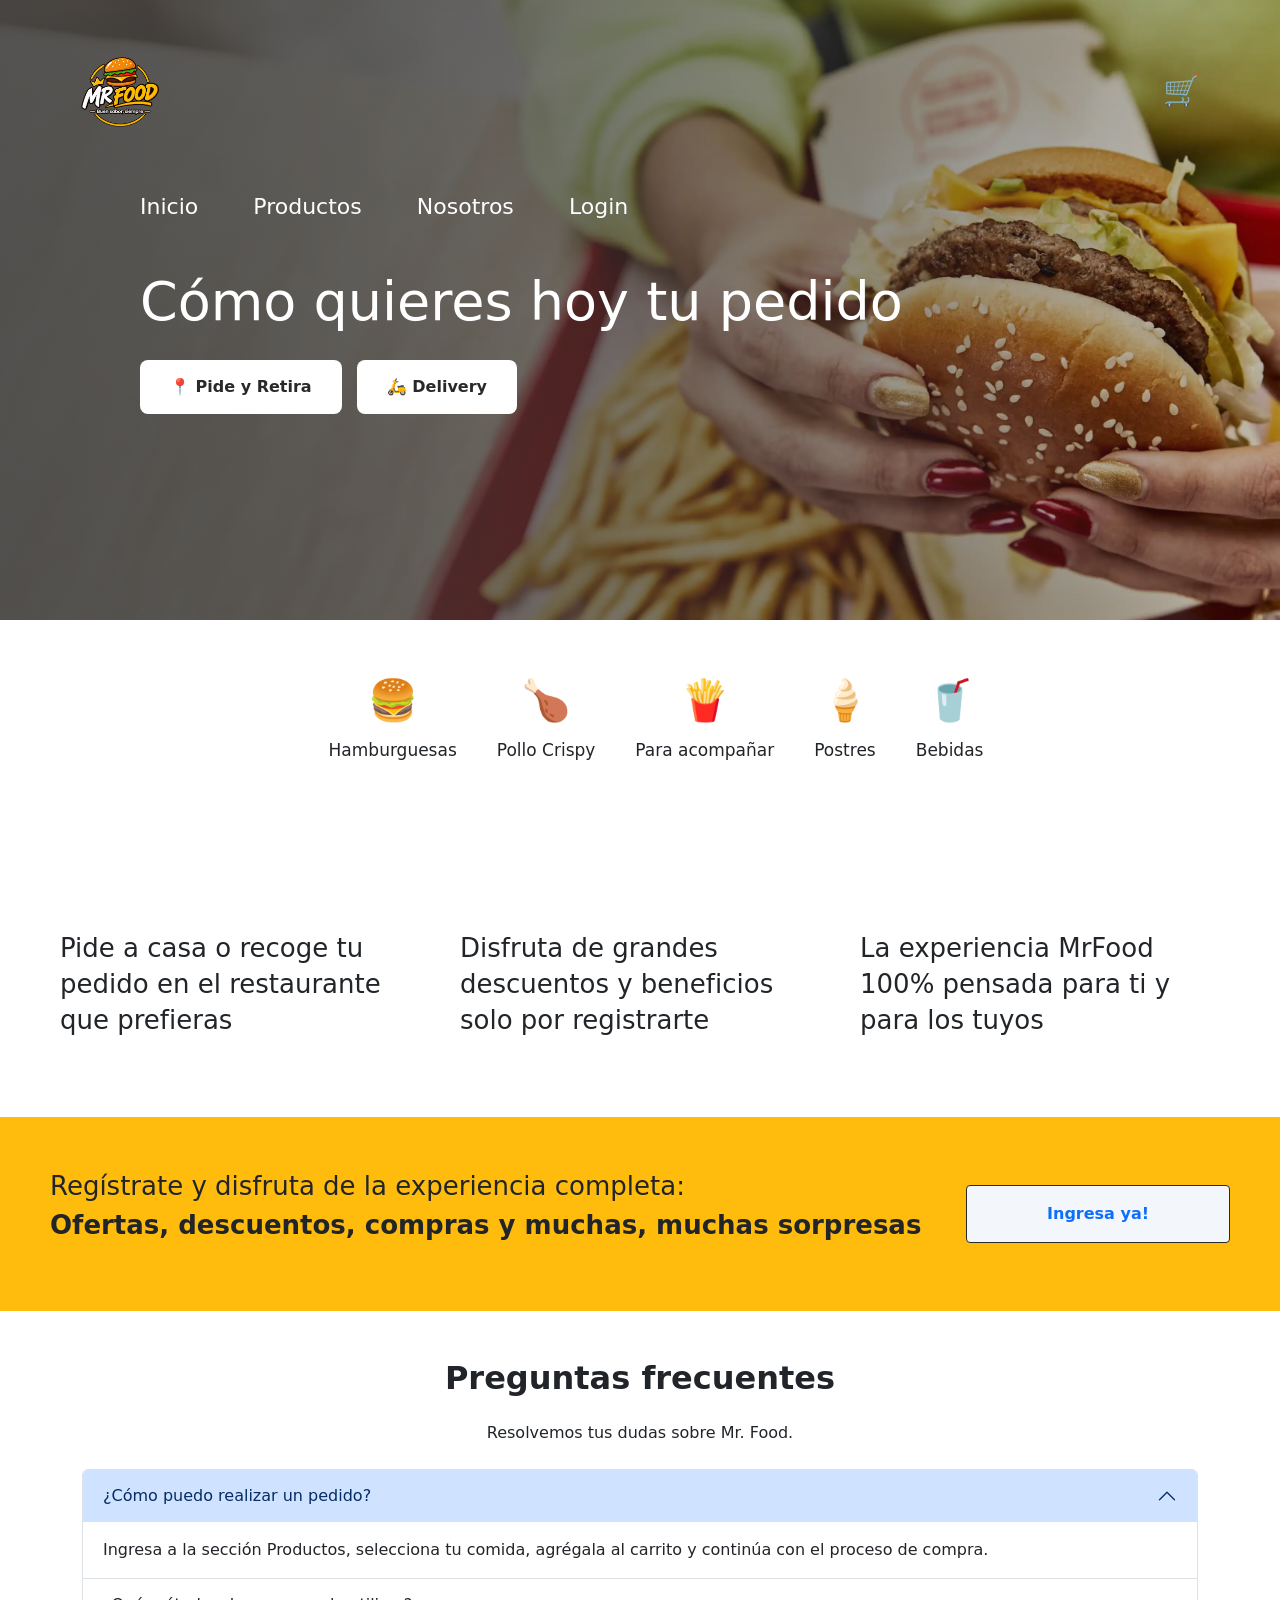
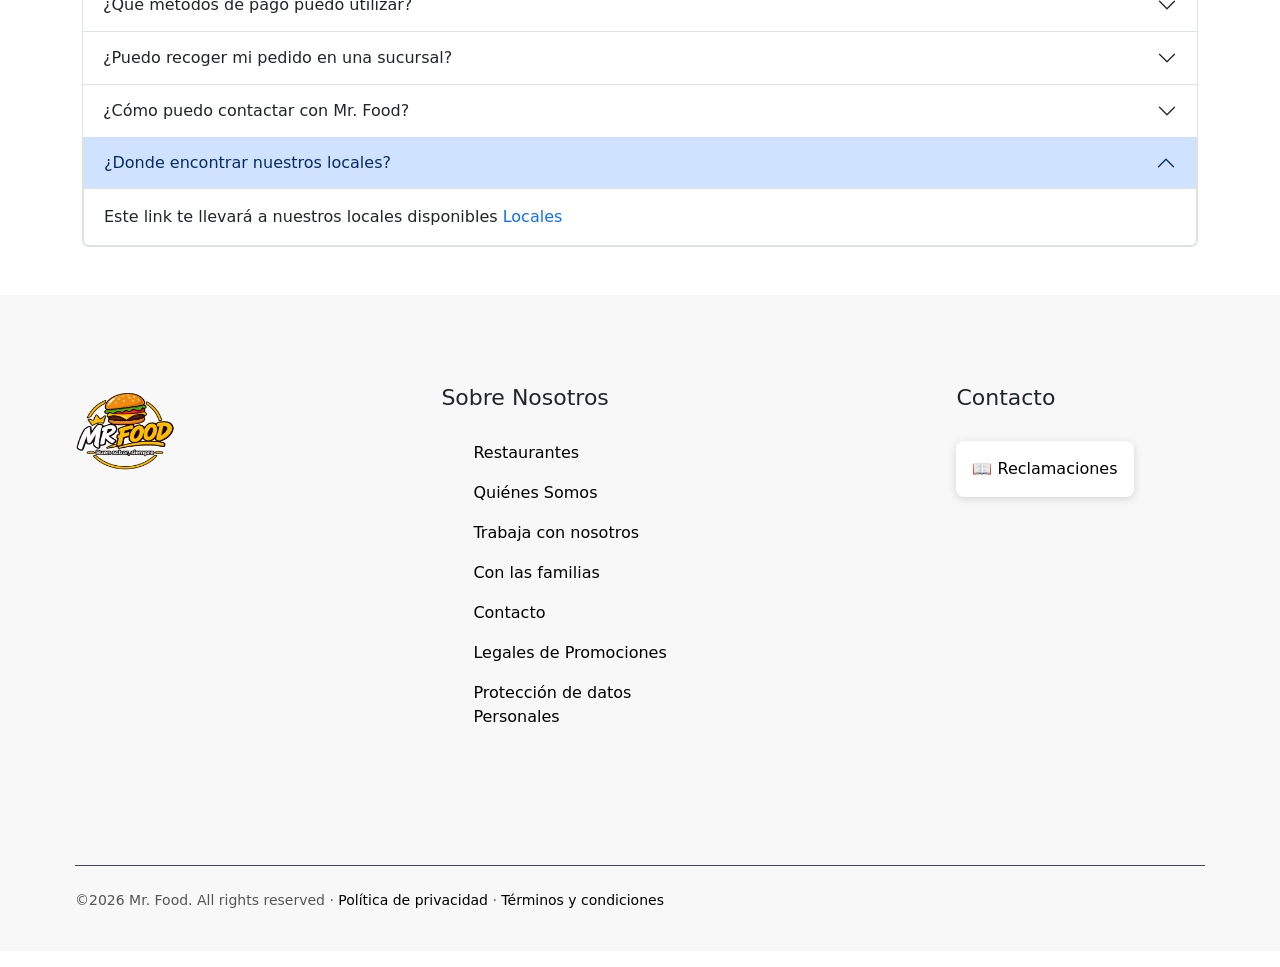
==== commit 2383a63b: "todo final" ====
--- a/html/index.html
+++ b/html/index.html
@@ -22,7 +22,6 @@
     <header>
       <div class="fila-superior">
         <div>
-          <span class="menu">☰</span>
           <img src="../imgs/logo.png" class="logo" alt="Logo" />
         </div>
         <div class="acciones">
--- a/css/style.css
+++ b/css/style.css
@@ -38,6 +38,7 @@
 
 .icono-carrito {
   font-size: 30px;
+  text-decoration: none;
 }
 
 
@@ -54,6 +55,30 @@
   width: 100%;
   padding: 50px 80px;
   color: white;
+}
+
+header nav a{
+  color: #fff !important;
+  text-decoration: none;
+}
+
+header nav a:hover{
+  color: #c9c9c9 !important;
+  text-decoration: underline;
+}
+
+section a {
+  text-decoration: none;
+}
+
+footer a {
+  text-decoration: none;
+  color: #000;
+}
+
+footer a:hover {
+  text-decoration: underline;
+  color: blue;
 }
 
 /* flex + space-between: un elemento a la izquierda y otro a la derecha */
@@ -328,4 +353,58 @@
     padding-left: 20px;
     padding-right: 20px;
   }
-}+}
+
+
+html, body {
+  overflow-x: hidden;
+}
+
+header {
+  width: 100%;
+  box-sizing: border-box; /* el padding no se suma al ancho, se descuenta de él */
+}
+
+.fila-superior {
+  flex-wrap: wrap; /* si no cabe, pasa a la siguiente línea en vez de desbordar */
+}
+
+nav {
+  flex-wrap: wrap; /* mismo motivo: los enlaces bajan de línea si no entran */
+}
+
+/* A partir de aquí, reglas solo para pantallas de 768px de ancho o menos */
+@media (max-width: 768px) {
+
+  .logo {
+    height: 36px; /* logo más chico para que deje espacio a los enlaces */
+  }
+
+  nav {
+    gap: 12px;       /* menos separación entre Inicio / Productos / etc. */
+    font-size: 14px;
+  }
+
+  .icono-carrito {
+    font-size: 20px;
+  }
+
+  /* Los productos: que pasen de varias columnas a 2 o 1 por fila */
+  .productos {
+    grid-template-columns: repeat(2, 1fr);
+    gap: 16px;
+    padding: 0 16px;
+  }
+}
+
+/* Para celulares muy angostos */
+@media (max-width: 480px) {
+  nav {
+    gap: 8px;
+    font-size: 13px;
+  }
+
+  .productos {
+    grid-template-columns: 1fr; /* una sola columna */
+  }
+}
